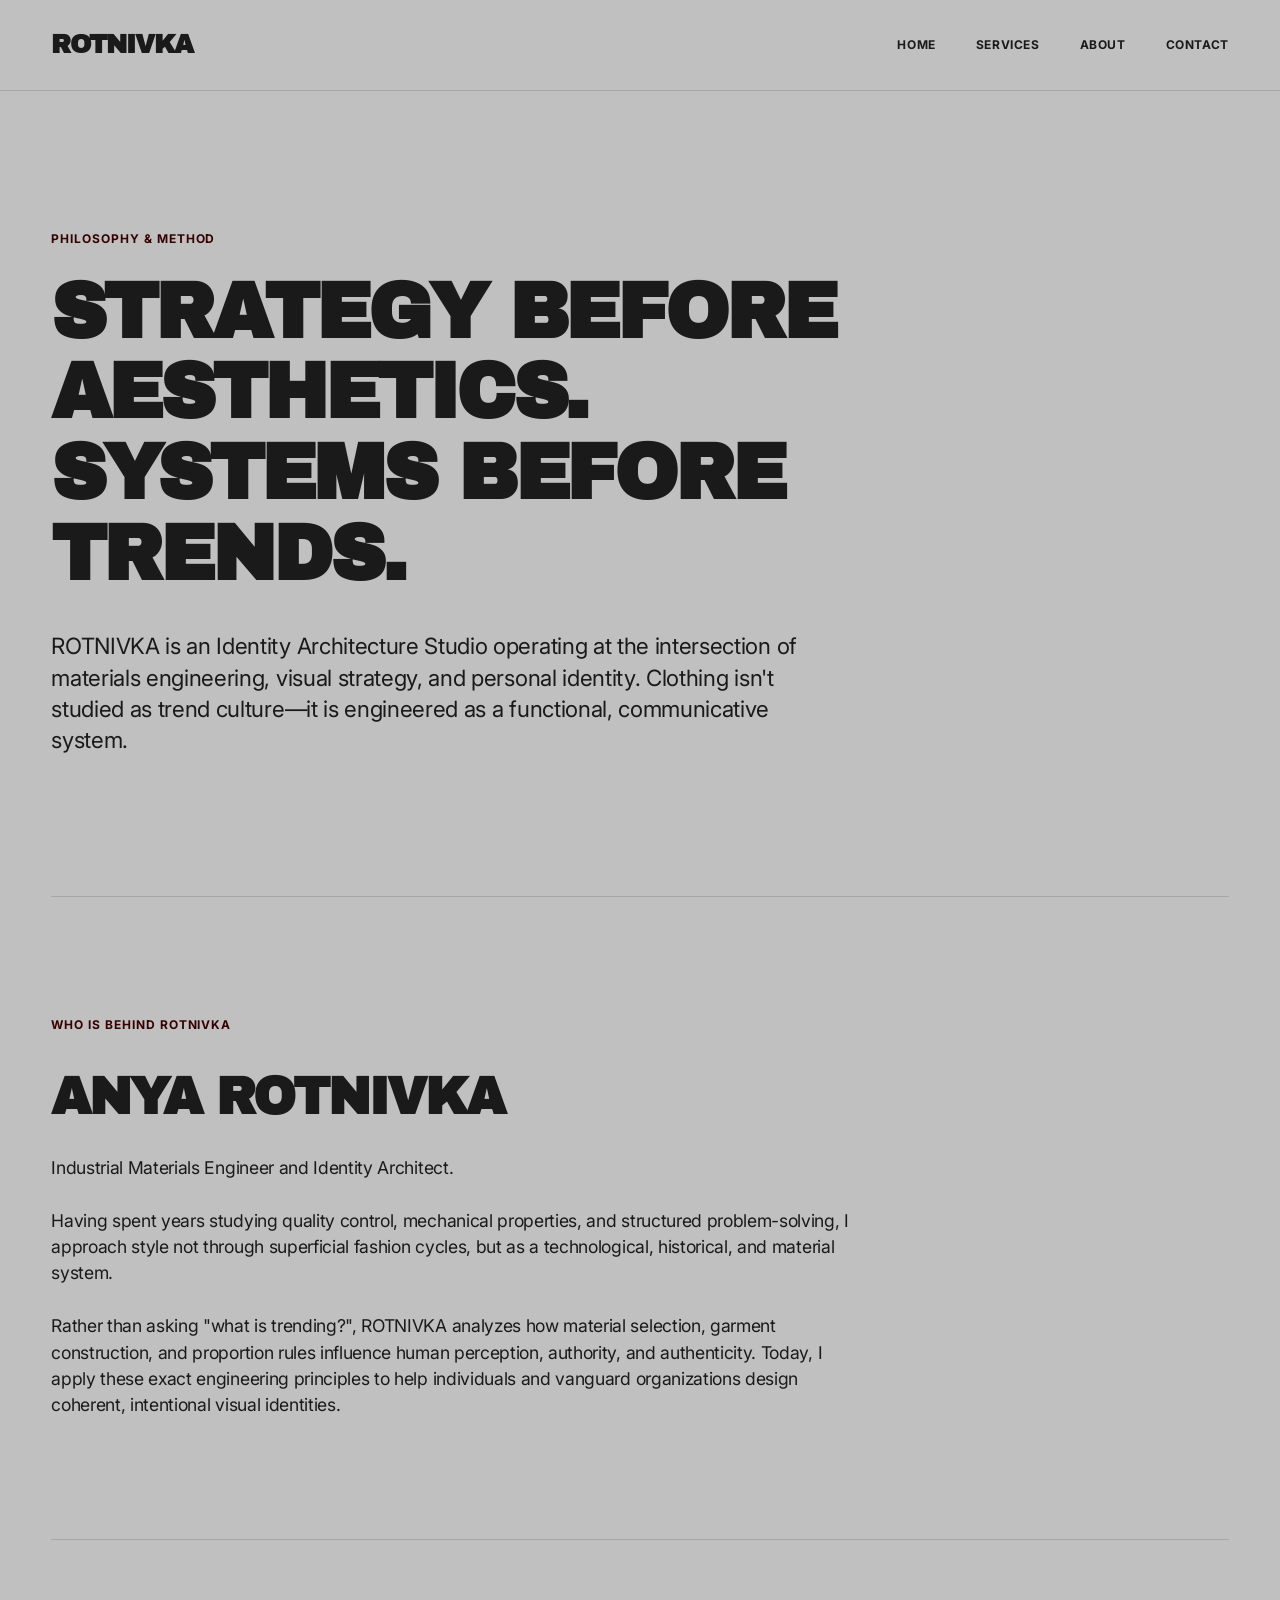
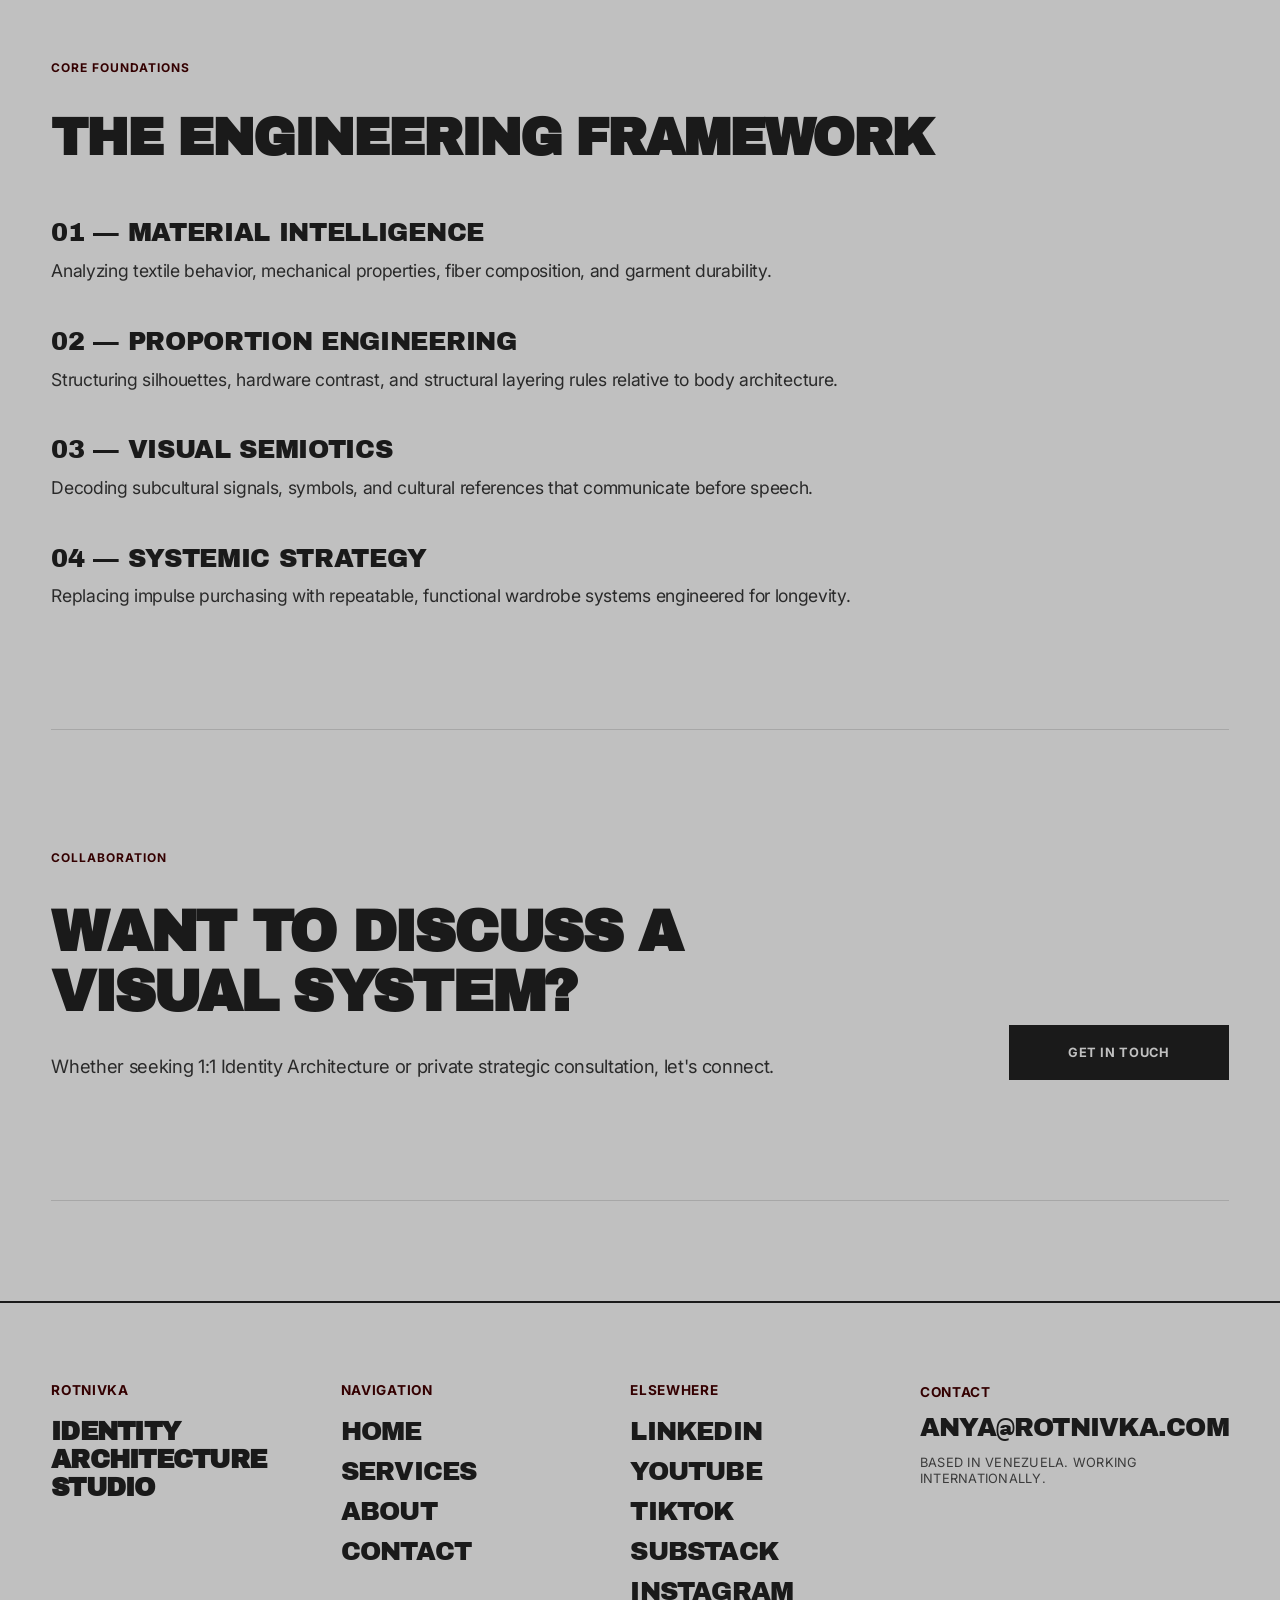
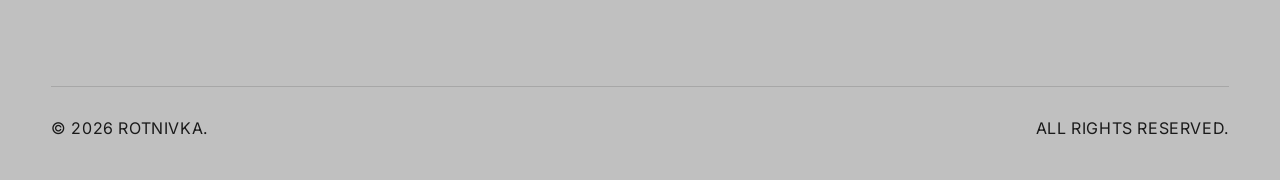
==== about.html @ 69e8feaa "Update about.html" ====
<!DOCTYPE html>
<html lang="en">

<head>
    <!-- Google tag (gtag.js) -->
    <script async src="https://www.googletagmanager.com/gtag/js?id=G-05HCMTHTEG"></script>
    <script>
        window.dataLayer = window.dataLayer || [];
        function gtag(){dataLayer.push(arguments);}
        gtag('js', new Date());

        gtag('config', 'G-05HCMTHTEG');
    </script>

    <meta charset="UTF-8">
    <meta name="viewport" content="width=device-width, initial-scale=1.0">

    <title>About | ROTNIVKA | Identity Architecture Studio</title>

    <meta name="description"
        content="ROTNIVKA is an Identity Architecture Studio led by Industrial Materials Engineer Anya Rotnivka. Grounded in material behavior, systems design, and visual strategy.">

    <meta name="author" content="Anya Rotnivka">

    <meta property="og:title" content="About | ROTNIVKA | Identity Architecture Studio">
    <meta property="og:description" content="ROTNIVKA is an Identity Architecture Studio operating at the intersection of materials engineering, visual strategy, and personal identity.">
    <meta property="og:type" content="website">
    <meta property="og:url" content="https://rotnivka.com/about.html">

    <link rel="icon" href="assets/favicon.svg">
    <link rel="preconnect" href="https://fonts.googleapis.com">
    <link rel="preconnect" href="https://fonts.gstatic.com" crossorigin>
    <link href="https://fonts.googleapis.com/css2?family=Archivo+Black&family=Inter:wght@400;600;700;900&display=swap" rel="stylesheet">
    <link rel="stylesheet" href="css/style.css">
    <script>function loadScript(a){var b=document.getElementsByTagName("head")[0],c=document.createElement("script");c.type="text/javascript",c.src="https://tracker.metricool.com/resources/be.js",c.onreadystatechange=a,c.onload=a,b.appendChild(c)}loadScript(function(){beTracker.t({hash:"eb5ea7fb314222ed35dd69c7511babc7"})});</script>
</head>

<body>

<header>
    <nav class="navbar" aria-label="Main Navigation">
        <a class="logo" href="index.html">ROTNIVKA</a>
        <ul>
            <li><a href="index.html">Home</a></li>
            <li><a href="services.html">Services</a></li>
            <li><a href="about.html" class="active">About</a></li>
            <li><a href="contact.html">Contact</a></li>
        </ul>
    </nav>
</header>

<main>

    <!-- HERO SECTION -->
    <section class="hero">
        <p class="eyebrow">Philosophy & Method</p>
        <h1>Strategy before aesthetics.<br>Systems before trends.</h1>
        <p class="hero-text">
            ROTNIVKA is an Identity Architecture Studio operating at the intersection of materials engineering, visual strategy, and personal identity. Clothing isn't studied as trend culture—it is engineered as a functional, communicative system.
        </p>
    </section>

    <!-- ABOUT THE FOUNDER -->
    <section class="manifesto">
        <div class="section-label">Who is behind ROTNIVKA</div>
        <h2>Anya Rotnivka</h2>
        <p>
            Industrial Materials Engineer and Identity Architect. 
            <br><br>
            Having spent years studying quality control, mechanical properties, and structured problem-solving, I approach style not through superficial fashion cycles, but as a technological, historical, and material system.
            <br><br>
            Rather than asking "what is trending?", ROTNIVKA analyzes how material selection, garment construction, and proportion rules influence human perception, authority, and authenticity. Today, I apply these exact engineering principles to help individuals and vanguard organizations design coherent, intentional visual identities.
        </p>
    </section>

    <!-- METHODOLOGY FOUNDATIONS -->
    <section class="methodology-section">
        <div class="section-label">Core Foundations</div>
        <h2>The Engineering Framework</h2>
        
        <div class="methodology-grid">
            <div class="method-step">
                <div class="method-step-title">01 — Material Intelligence</div>
                <p>Analyzing textile behavior, mechanical properties, fiber composition, and garment durability.</p>
            </div>

            <div class="method-step">
                <div class="method-step-title">02 — Proportion Engineering</div>
                <p>Structuring silhouettes, hardware contrast, and structural layering rules relative to body architecture.</p>
            </div>

            <div class="method-step">
                <div class="method-step-title">03 — Visual Semiotics</div>
                <p>Decoding subcultural signals, symbols, and cultural references that communicate before speech.</p>
            </div>

            <div class="method-step">
                <div class="method-step-title">04 — Systemic Strategy</div>
                <p>Replacing impulse purchasing with repeatable, functional wardrobe systems engineered for longevity.</p>
            </div>
        </div>
    </section>

    <!-- CONTACT PREVIEW -->
    <section class="contact-preview">
        <div class="contact-preview-content">
            <div class="section-label">Collaboration</div>
            <h2>WANT TO DISCUSS A VISUAL SYSTEM?</h2>
            <p>
                Whether seeking 1:1 Identity Architecture or private strategic consultation, let's connect.
            </p>
        </div>
        <div class="contact-preview-action">
            <a class="button" href="contact.html">Get in touch</a>
        </div>
    </section>

</main>

<footer>
    <div class="footer-grid">
        <div>
            <h3>ROTNIVKA</h3>
            <p>Identity Architecture Studio</p>
        </div>

        <div>
            <h4>Navigation</h4>
            <ul>
                <li><a href="index.html">Home</a></li>
                <li><a href="services.html">Services</a></li>
                <li><a href="about.html">About</a></li>
                <li><a href="contact.html">Contact</a></li>
            </ul>
        </div>

        <div>
            <h4>Elsewhere</h4>
            <ul>
                <li><a href="https://www.linkedin.com/company/rotnivka" target="_blank" rel="noopener noreferrer">LinkedIn</a></li>
                <li><a href="https://youtube.com/@rotnivka" target="_blank" rel="noopener noreferrer">YouTube</a></li>
                <li><a href="https://www.tiktok.com/@rotnivka" target="_blank" rel="noopener noreferrer">TikTok</a></li>
                <li><a href="https://rotnivka.substack.com" target="_blank" rel="noopener noreferrer">Substack</a></li>
                <li><a href="https://www.instagram.com/rotnivka/" target="_blank" rel="noopener noreferrer">Instagram</a></li>
            </ul>
        </div>

        <div class="footer-contact-block">
            <span class="contact-label">Contact</span>
            <a href="mailto:anya@rotnivka.com" class="contact-email">anya@rotnivka.com</a>
            <p class="contact-location">Based in Venezuela. Working internationally.</p>
        </div>
    </div>

    <div class="footer-bottom">
        <p>© 2026 ROTNIVKA. IDENTITY ARCHITECTURE STUDIO.</p>
        <p>ALL RIGHTS RESERVED.</p>
    </div>
</footer>

<script src="js/main.js"></script>
</body>
</html>
---- css/style.css ----
/* =========================================================
   ROTNIVKA — STYLE.CSS (COMPLETE SYSTEM)
   Identity Architecture Studio
========================================================= */

/* IMPORTS */
@import url('https://fonts.googleapis.com/css2?family=Archivo+Black&family=Inter:wght@400;600;700;900&display=swap');

/* RESET & BASE */
*,
*::before,
*::after {
    margin: 0;
    padding: 0;
    box-sizing: border-box;
}

html {
    scroll-behavior: smooth;
    font-size: 16px;
}

:root {
    /* Color Palette */
    --surface-silver: #C0C0C0;
    --ink-asphalt: #1A1A1A;
    --accent-red: #340001;
    --accent-red-hover: #4a0002;
    --white: #FFFFFF;
    
    /* Typography */
    --font-display: 'Archivo Black', sans-serif;
    --font-main: 'Inter', system-ui, -apple-system, sans-serif;

    /* Transitions */
    --ease-out: cubic-bezier(0.16, 1, 0.3, 1);
    --transition-fast: 0.2s var(--ease-out);
    --transition-smooth: 0.3s var(--ease-out);
}

/* Custom Selection */
::selection {
    background-color: var(--accent-red);
    color: var(--white);
}

body {
    font-family: var(--font-main);
    background-color: var(--surface-silver);
    color: var(--ink-asphalt);
    line-height: 1.4;
    -webkit-font-smoothing: antialiased;
    -moz-osx-font-smoothing: grayscale;
    letter-spacing: -0.02em;
    overflow-x: hidden;
}

/* TYPOGRAPHY */
h1, h2, h3, h4 {
    font-family: var(--font-display);
    font-weight: 900;
    text-transform: uppercase;
    letter-spacing: -0.04em;
    line-height: 1.05;
}

p {
    font-size: 1rem;
    color: var(--ink-asphalt);
    font-weight: 400;
}

a {
    color: inherit;
    text-decoration: none;
    transition: color var(--transition-fast);
}

ul {
    list-style: none;
}

/* LAYOUT CONTAINER */
main {
    width: min(1300px, 92%);
    margin: 0 auto;
}

/* NAVBAR (STYLISH & MINIMAL) */
header {
    position: sticky;
    top: 0;
    background: rgba(192, 192, 192, 0.88);
    backdrop-filter: blur(15px);
    -webkit-backdrop-filter: blur(15px);
    border-bottom: 1px solid rgba(26, 26, 26, 0.15);
    z-index: 1000;
}

.navbar {
    display: flex;
    justify-content: space-between;
    align-items: center;
    height: 90px;
    width: min(1300px, 92%);
    margin: 0 auto;
}

.logo {
    font-family: var(--font-display);
    font-weight: 900;
    font-size: clamp(1.1rem, 2vw, 1.8rem);
    text-transform: uppercase;
    letter-spacing: -0.04em;
    white-space: nowrap;
}

.navbar ul {
    display: flex;
    gap: 2.5rem;
    font-size: 0.75rem;
    font-weight: 700;
    text-transform: uppercase;
    letter-spacing: 0.05em;
}

.navbar a:hover {
    color: var(--accent-red);
}

/* BUTTONS */
.button {
    font-family: var(--font-main);
    font-weight: 700;
    font-size: 0.8rem;
    text-transform: uppercase;
    letter-spacing: 0.05em;
    padding: 14px 32px;
    background: var(--ink-asphalt);
    color: var(--surface-silver);
    border: 1px solid var(--ink-asphalt);
    display: inline-block;
    text-align: center;
    cursor: pointer;
    transition: all var(--transition-smooth);
}

.button:hover,
.button:focus-visible {
    background: var(--accent-red);
    color: var(--white);
    border-color: var(--accent-red);
}

.button.secondary {
    background: transparent;
    color: var(--ink-asphalt);
    border: 1px solid var(--ink-asphalt);
}

.button.secondary:hover,
.button.secondary:focus-visible {
    background: var(--ink-asphalt);
    color: var(--surface-silver);
    border-color: var(--ink-asphalt);
}

/* SECTIONS GENERICS */
section {
    padding: 120px 0;
    border-bottom: 1px solid rgba(26, 26, 26, 0.15);
}

.section-label {
    font-family: var(--font-main);
    font-weight: 700;
    font-size: 0.75rem;
    text-transform: uppercase;
    color: var(--accent-red);
    letter-spacing: 0.08em;
    margin-bottom: 35px;
}

/* =========================================================
   HOME: HERO SECTION
========================================================= */

.hero {
    padding: 140px 0 100px;
    border-bottom: 1px solid rgba(26, 26, 26, 0.15);
}

.hero .eyebrow {
    font-size: 0.75rem;
    font-weight: 700;
    text-transform: uppercase;
    color: var(--accent-red);
    letter-spacing: 0.08em;
    margin-bottom: 25px;
}

.hero h1 {
    font-size: clamp(2.2rem, 6vw, 5.5rem);
    margin-bottom: 35px;
    max-width: 1100px;
}

.hero-text {
    max-width: 750px;
    font-size: clamp(1.1rem, 2vw, 1.4rem);
    line-height: 1.4;
    margin-bottom: 40px;
    font-weight: 400;
}

.hero-buttons {
    display: flex;
    gap: 15px;
    flex-wrap: wrap;
}

/* CREDENTIALS TICKER BAR */
.credentials-bar {
    padding: 25px 0;
    border-top: 1px solid rgba(26, 26, 26, 0.15);
    border-bottom: 1px solid rgba(26, 26, 26, 0.15);
    font-family: var(--font-main);
    font-size: 0.75rem;
    font-weight: 700;
    text-transform: uppercase;
    letter-spacing: 0.08em; /* Separa ligeramente las letras */
    line-height: 1.8;       /* Da margen vertical si el texto salta de línea en laptops/móviles */
    color: var(--ink-asphalt);
    display: flex;
    flex-wrap: wrap;        /* Permite que fluya limpiamente sin apretarse */
    align-items: center;
    gap: 0.5rem 0.2rem;
}

.credentials-bar .dot {
    margin: 0 0.6rem;       /* Crea el espacio horizontal a los lados de cada punto */
    color: var(--accent-red); /* Opcional: resalta los puntos separadores */
}

/* =========================================================
   HOME: MANIFESTO SECTION
========================================================= */

.manifesto h2 {
    font-size: clamp(1.6rem, 4vw, 3.2rem);
    line-height: 1.1;
    margin-bottom: 30px;
    max-width: 950px;
}

.manifesto p {
    max-width: 800px;
    font-size: 1.1rem;
    line-height: 1.5;
}

/* =========================================================
   HOME: AUDIENCE SECTION (WHO I WORK WITH)
========================================================= */

.audience-section h2 {
    font-size: clamp(2rem, 4vw, 3.5rem);
    margin-bottom: 20px;
}

.audience-intro {
    font-size: clamp(1.2rem, 2.2vw, 1.6rem);
    line-height: 1.35;
    max-width: 850px;
    margin-bottom: 40px;
}

.audience-list {
    display: flex;
    flex-direction: column;
    gap: 16px;
    max-width: 800px;
}

.audience-list li {
    font-family: var(--font-main);
    font-size: clamp(1rem, 1.5vw, 1.25rem);
    font-weight: 400;
    line-height: 1.4;
}

/* =========================================================
   HOME: METHODOLOGY SECTION (HOW IT WORKS)
========================================================= */

.methodology-section h2 {
    font-size: clamp(2rem, 4vw, 3.5rem);
    margin-bottom: 50px;
}

.methodology-grid {
    display: flex;
    flex-direction: column;
    gap: 40px;
    max-width: 850px;
}

.method-step {
    display: flex;
    flex-direction: column;
    gap: 8px;
}

.method-step-title {
    font-family: var(--font-display);
    font-size: clamp(1.2rem, 2vw, 1.6rem);
    text-transform: uppercase;
    color: var(--ink-asphalt);
}

.method-step-title span {
    font-family: var(--font-main);
    font-weight: 400;
    margin-right: 8px;
}

.method-step p {
    font-size: 1.1rem;
    line-height: 1.4;
    opacity: 0.9;
}

/* =========================================================
   HOME: NEWSLETTER SECTION (THE ARCHIVE)
========================================================= */

.newsletter {
    text-align: left;
}

.newsletter h2 {
    font-size: clamp(1.8rem, 3.5vw, 2.8rem);
    margin-bottom: 12px;
}

.newsletter p {
    max-width: 800px;
    font-size: 1.05rem;
}

.newsletter form {
    margin-top: 30px;
    display: flex;
    gap: 0;
    max-width: 600px;
}

input {
    flex: 1;
    padding: 16px;
    border: 2px solid var(--ink-asphalt);
    background: transparent;
    color: var(--ink-asphalt);
    font-family: var(--font-main);
    font-weight: 700;
    font-size: 0.9rem;
    text-transform: uppercase;
    transition: border-color var(--transition-fast), background-color var(--transition-fast);
}

input::placeholder {
    color: rgba(26, 26, 26, 0.4);
}

input:focus {
    outline: none;
}

input:focus-visible {
    outline: 2px solid var(--accent-red);
    outline-offset: 2px;
    background: rgba(255, 255, 255, 0.15);
}

button {
    padding: 16px 32px;
    border: none;
    background: var(--ink-asphalt);
    color: var(--surface-silver);
    font-family: var(--font-main);
    font-weight: 700;
    text-transform: uppercase;
    letter-spacing: 0.05em;
    cursor: pointer;
    transition: background-color var(--transition-fast), color var(--transition-fast);
}

button:hover,
button:focus-visible {
    background: var(--accent-red);
    color: var(--white);
}

/* =========================================================
   HOME: INQUIRIES / CONTACT PREVIEW SYSTEM
========================================================= */

.contact-preview {
    display: grid;
    grid-template-columns: 1.3fr 0.7fr;
    gap: 60px;
    align-items: flex-end;
    padding: 120px 0;
    border-bottom: 1px solid rgba(26, 26, 26, 0.15);
}

.contact-preview-content {
    display: flex;
    flex-direction: column;
}

.contact-preview h2 {
    font-family: var(--font-display);
    font-size: clamp(2rem, 4.5vw, 3.8rem);
    font-weight: 900;
    text-transform: uppercase;
    line-height: 1.05;
    letter-spacing: -0.04em;
    margin-bottom: 30px;
    max-width: 900px;
}

.contact-preview p {
    font-family: var(--font-main);
    max-width: 750px;
    font-size: clamp(1rem, 1.5vw, 1.15rem);
    line-height: 1.5;
    color: var(--ink-asphalt);
    opacity: 0.9;
}

.contact-preview-action {
    display: flex;
    justify-content: flex-end;
    align-items: flex-end;
    height: 100%;
}

.contact-preview-action .button {
    display: inline-block;
    text-align: center;
    min-width: 220px;
    padding: 18px 36px;
    font-family: var(--font-main);
    font-weight: 700;
    text-transform: uppercase;
}

/* =========================================================
   CONTACT PAGE ARCHITECTURE
========================================================= */

.contact-hero .hero-text {
    margin-bottom: 60px; 
}

.contact-directory {
    display: flex;
    flex-direction: column;
    gap: 48px;
    padding: 40px 0 80px 0;
    text-align: left;
}

.contact-card-group, 
.contact-networks-group {
    display: block;
}

.contact-directory .status {
    display: block;
    font-family: var(--font-main);
    font-weight: 700;
    font-size: 0.8rem;
    text-transform: uppercase;
    color: var(--accent-red);
    letter-spacing: 0.05em;
    margin-bottom: 12px;
}

.main-email-link {
    font-family: var(--font-display);
    font-size: clamp(1.5rem, 4vw, 2.5rem);
    font-weight: 900;
    text-transform: uppercase;
    color: var(--ink-asphalt);
    text-decoration: none;
    line-height: 1.1;
    letter-spacing: -0.03em;
    transition: color var(--transition-fast);
}

.main-email-link:hover,
.main-email-link:focus-visible {
    color: var(--accent-red);
}

.directory-links {
    display: flex;
    flex-direction: column; 
    gap: 12px;
    margin-top: 12px;
}

.directory-links a {
    display: inline-block;
    font-family: var(--font-display);
    font-size: clamp(1.5rem, 4vw, 2.5rem); 
    font-weight: 900;
    text-transform: uppercase; 
    color: var(--ink-asphalt);
    text-decoration: none;
    line-height: 1.2;
    letter-spacing: -0.03em;
    transition: transform var(--transition-fast), color var(--transition-fast);
}

.directory-links a:hover,
.directory-links a:focus-visible {
    color: var(--accent-red);
    transform: translateX(8px); 
}

/* =========================================================
   SERVICES PAGE ARCHITECTURE
========================================================= */

.services-list {
    padding: 40px 0 100px 0;
}

.service-block {
    display: grid;
    grid-template-columns: 220px 1fr;
    gap: 40px;
    padding: 60px 0;
    border-top: 1px solid var(--ink-asphalt);
}

.service-block:last-child {
    border-bottom: 1px solid var(--ink-asphalt);
}

.service-meta {
    display: flex;
    flex-direction: column;
    gap: 12px;
    align-items: flex-start;
}

.service-num {
    font-family: var(--font-display);
    font-size: 2.2rem;
    font-weight: 900;
    line-height: 1;
    color: var(--ink-asphalt);
}

.service-badge {
    display: inline-block;
    font-family: var(--font-main);
    font-size: 0.7rem;
    font-weight: 700;
    text-transform: uppercase;
    letter-spacing: 0.08em;
    color: var(--accent-red);
    border: 1px solid var(--accent-red);
    padding: 4px 10px;
}

.service-details h2 {
    font-size: clamp(1.8rem, 3.5vw, 2.8rem);
    margin-bottom: 12px;
    letter-spacing: -0.03em;
}

.service-tagline {
    font-family: var(--font-main);
    font-weight: 700;
    font-size: 1rem;
    color: var(--accent-red);
    margin-bottom: 24px;
    text-transform: uppercase;
    letter-spacing: 0.02em;
}

.service-description {
    font-size: 1.05rem;
    line-height: 1.6;
    max-width: 800px;
    margin-bottom: 30px;
    opacity: 0.9;
}

.service-deliverables {
    margin-bottom: 40px;
    padding-top: 20px;
    border-top: 1px dashed rgba(26, 26, 26, 0.25);
    max-width: 800px;
}

.service-deliverables h4 {
    font-family: var(--font-main);
    font-size: 0.75rem;
    font-weight: 700;
    text-transform: uppercase;
    letter-spacing: 0.08em;
    color: var(--ink-asphalt);
    margin-bottom: 16px;
}

.service-deliverables ul {
    display: flex;
    flex-direction: column;
    gap: 10px;
}

.service-deliverables li {
    font-family: var(--font-main);
    font-size: 0.95rem;
    font-weight: 400;
    line-height: 1.4;
    color: var(--ink-asphalt);
}

.service-action {
    margin-top: 10px;
}

/* =========================================================
   EXTENDED FOOTER SYSTEM
========================================================= */

footer {
    border-top: 2px solid var(--ink-asphalt);
    padding: 80px 0 40px;
    margin-top: 100px;
}

.footer-grid {
    width: min(1300px, 92%);
    margin: 0 auto;
    display: grid;
    grid-template-columns: repeat(4, 1fr);
    gap: 40px;
}

.footer-grid h3,
.footer-grid h4 {
    font-size: 0.85rem;
    font-family: var(--font-main);
    font-weight: 700;
    color: var(--accent-red);
    margin-bottom: 20px;
    letter-spacing: 0.05em;
}

.footer-grid ul {
    display: flex;
    flex-direction: column;
    gap: 12px;
}

.footer-grid p {
    font-family: var(--font-display);
    font-size: clamp(1.1rem, 2vw, 1.8rem);
    font-weight: 900;
    text-transform: uppercase;
    letter-spacing: -0.03em;
    line-height: 1.1;
    color: var(--ink-asphalt);
    opacity: 1;
}

.footer-grid a {
    font-family: var(--font-display);
    font-size: clamp(1.1rem, 2vw, 1.8rem);
    text-transform: uppercase;
    line-height: 1.1;
    letter-spacing: -0.03em;
    opacity: 1;
}

.footer-grid a:hover,
.footer-grid a:focus-visible {
    color: var(--accent-red);
}

.footer-bottom {
    width: min(1300px, 92%);
    margin: 80px auto 0;
    padding-top: 30px;
    border-top: 1px solid rgba(26, 26, 26, 0.15);
    display: flex;
    justify-content: space-between;
    font-family: var(--font-main);
    font-weight: 400;
    text-transform: uppercase;
    font-size: 0.75rem;
    letter-spacing: 0.05em;
    color: var(--ink-asphalt);
    opacity: 1;
}

.footer-contact-block {
    display: block;
}

.footer-contact-block .contact-label {
    display: block;
    font-family: var(--font-main);
    font-weight: 700;
    font-size: 0.85rem;
    text-transform: uppercase;
    color: var(--accent-red);
    letter-spacing: 0.05em;
    margin-bottom: 12px;
}

.footer-contact-block .contact-email {
    display: block;
    font-family: var(--font-display);
    font-size: clamp(1.1rem, 2vw, 1.8rem);
    text-transform: uppercase;
    line-height: 1.1;
    letter-spacing: -0.03em;
    color: var(--ink-asphalt);
    margin-bottom: 12px;
}

.footer-contact-block .contact-email:hover,
.footer-contact-block .contact-email:focus-visible {
    color: var(--accent-red);
}

.footer-contact-block .contact-location {
    font-family: var(--font-main);
    font-size: clamp(0.8rem, 1vw, 0.95rem);
    font-weight: 400;
    text-transform: uppercase;
    color: var(--ink-asphalt);
    opacity: 0.8;
    line-height: 1.3;
    letter-spacing: 0.02em;
}

/* =========================================================
   RESPONSIVE TRANSLATIONS
========================================================= */

@media (max-width: 992px) {
    section {
        padding: 80px 0;
    }

    .footer-grid {
        grid-template-columns: 1fr 1fr;
    }
    
    .navbar {
        height: 75px;
    }

    .contact-preview {
        grid-template-columns: 1fr;
        gap: 40px;
        align-items: flex-start;
        padding: 80px 0;
    }
    
    .contact-preview-action {
        justify-content: flex-start;
        width: 100%;
    }
    
    .contact-preview-action .button {
        width: 100%;
    }

    .service-block {
        grid-template-columns: 1fr;
        gap: 20px;
        padding: 40px 0;
    }

    .service-meta {
        flex-direction: row;
        align-items: center;
        gap: 16px;
    }
}

@media (max-width: 768px) {
    section {
        padding: 60px 0;
    }

    .footer-grid {
        grid-template-columns: 1fr;
        gap: 40px;
    }

    .footer-bottom {
        flex-direction: column;
        gap: 15px;
        align-items: flex-start;
        margin-top: 50px;
    }
    
    .newsletter form {
        flex-direction: column;
    }

    input {
        border-bottom: none;
    }
    
    button {
        width: 100%;
    }
}

@media (max-width: 600px) {
    .navbar ul {
        gap: 1.2rem;
        font-size: 0.7rem;
    }
}
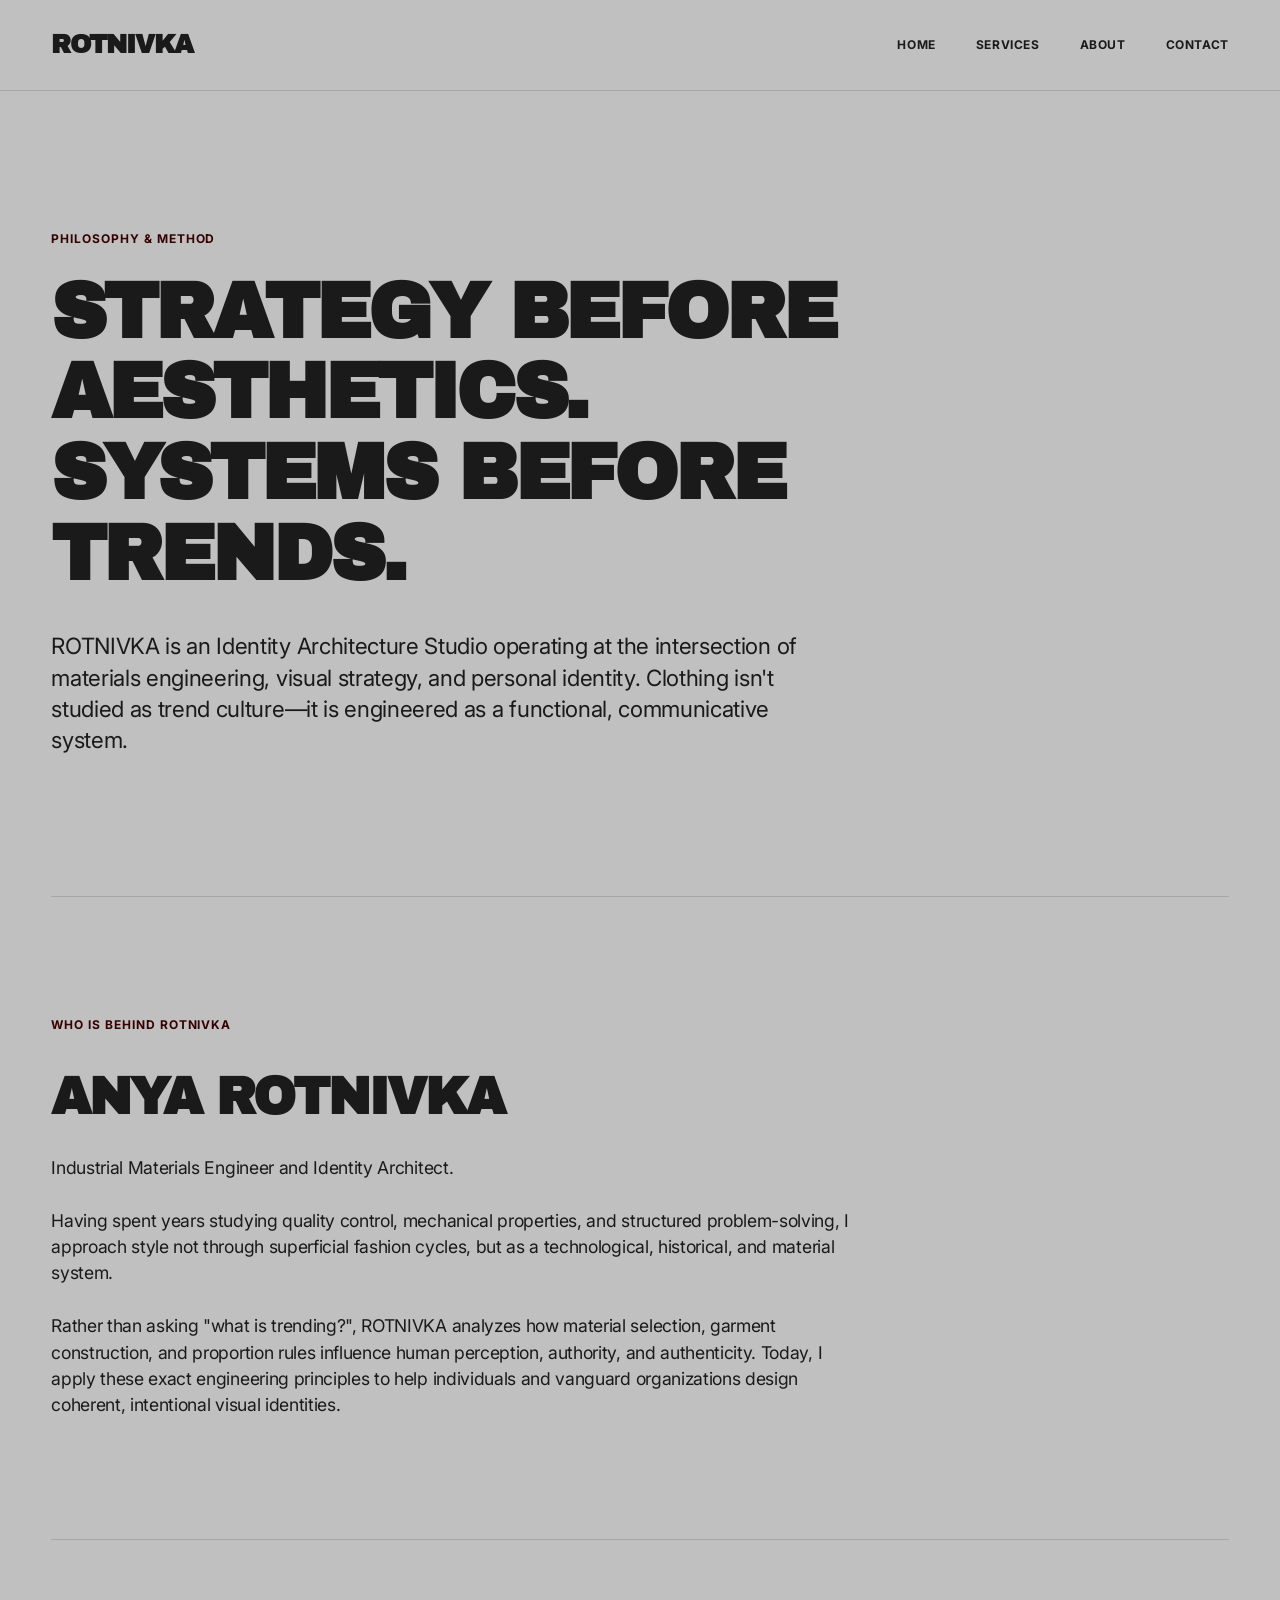
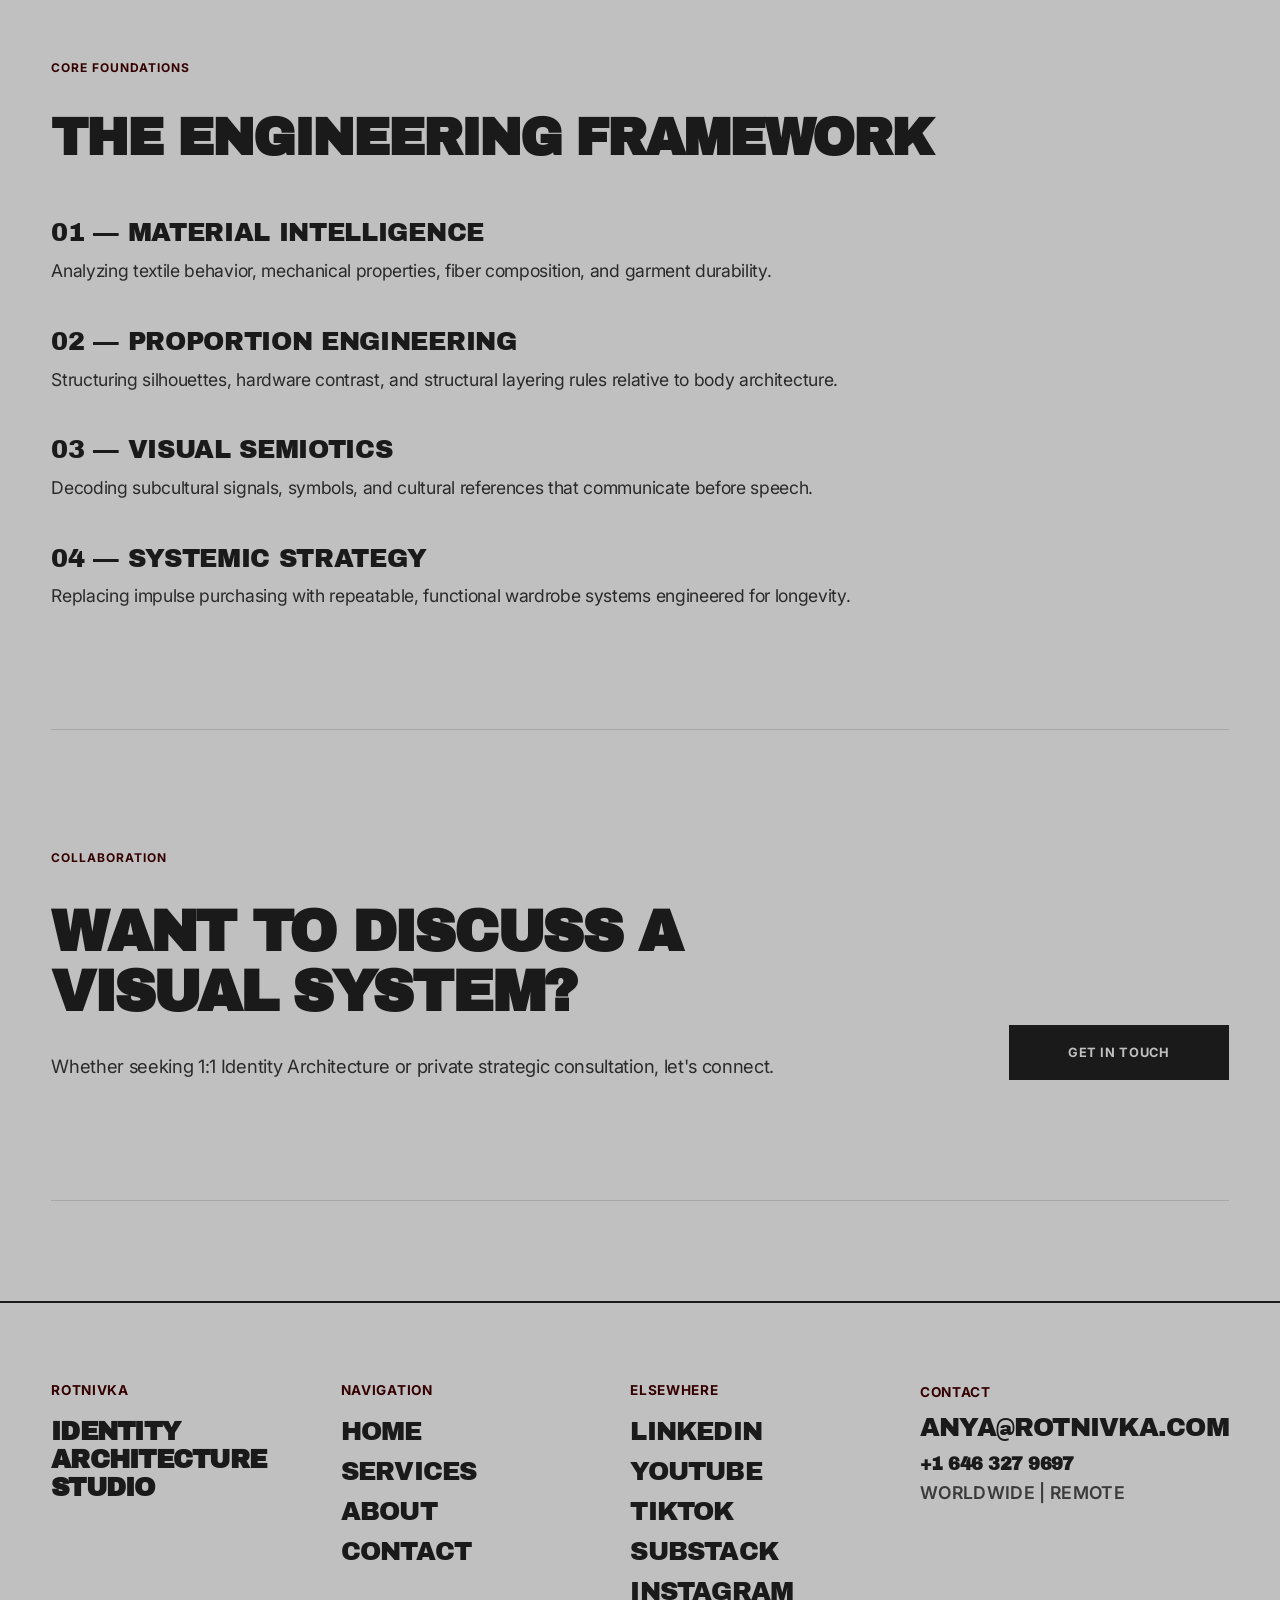
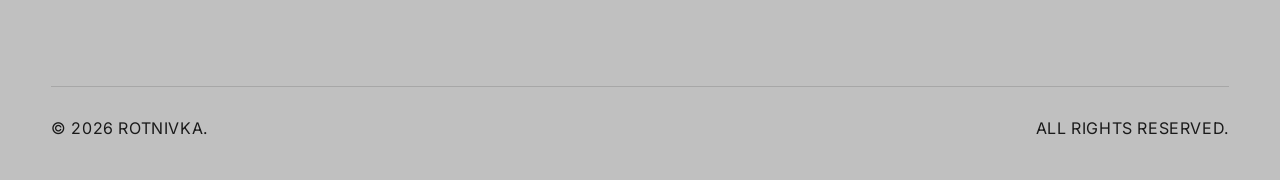
==== commit 3d4fc830: "Update about.html" ====
--- a/about.html
+++ b/about.html
@@ -146,10 +146,11 @@
         </div>
 
         <div class="footer-contact-block">
-            <span class="contact-label">Contact</span>
-            <a href="mailto:anya@rotnivka.com" class="contact-email">anya@rotnivka.com</a>
-            <p class="contact-location">Based in Venezuela. Working internationally.</p>
-        </div>
+    <span class="contact-label">CONTACT</span>
+    <a href="mailto:anya@rotnivka.com" class="contact-email">ANYA@ROTNIVKA.COM</a>
+    <a href="tel:+16463279697" class="contact-phone" style="display: block; font-weight: 600; font-size: 1.1rem; text-transform: uppercase; margin-top: 0.5rem; text-decoration: none; color: inherit;">+1 646 327 9697</a>
+    <p class="contact-location" style="font-weight: 600; font-size: 1.1rem; text-transform: uppercase; margin-top: 0.5rem; color: inherit; margin-bottom: 0;">WORLDWIDE | REMOTE</p>
+</div>
     </div>
 
     <div class="footer-bottom">
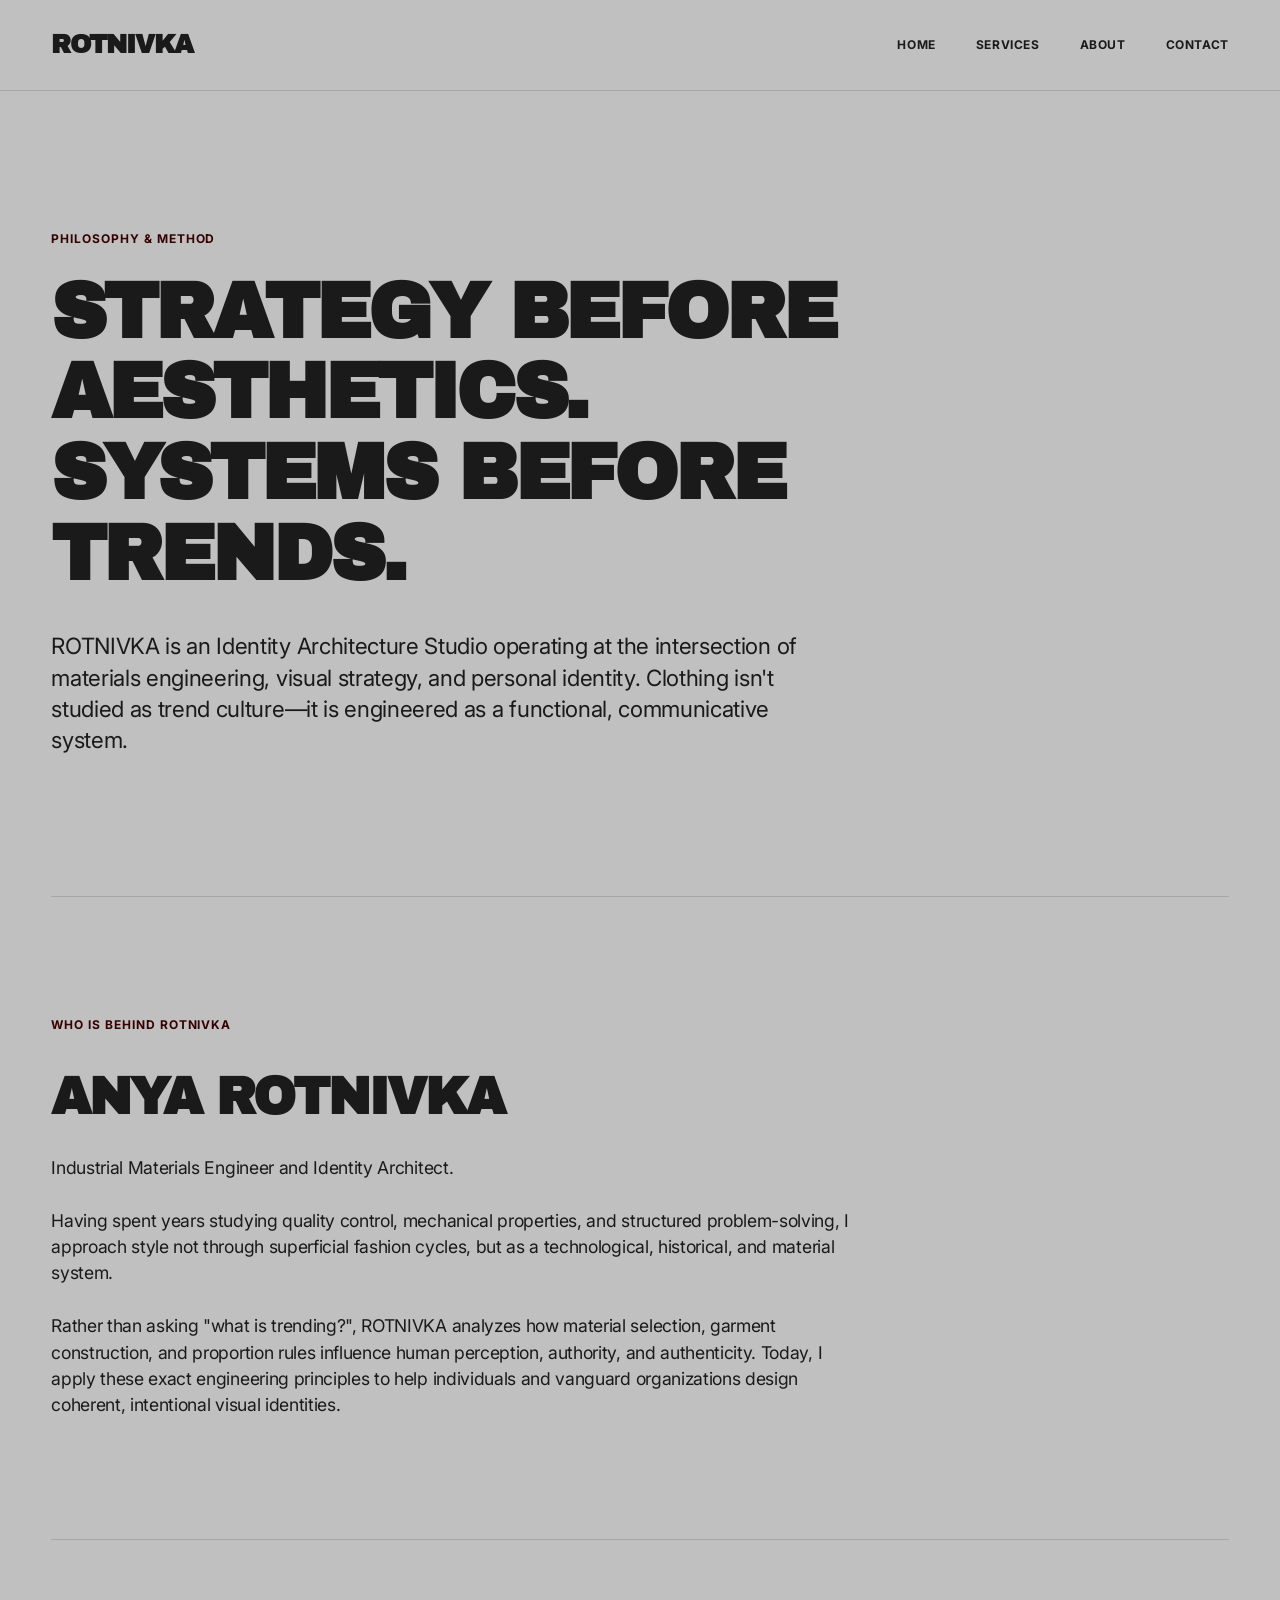
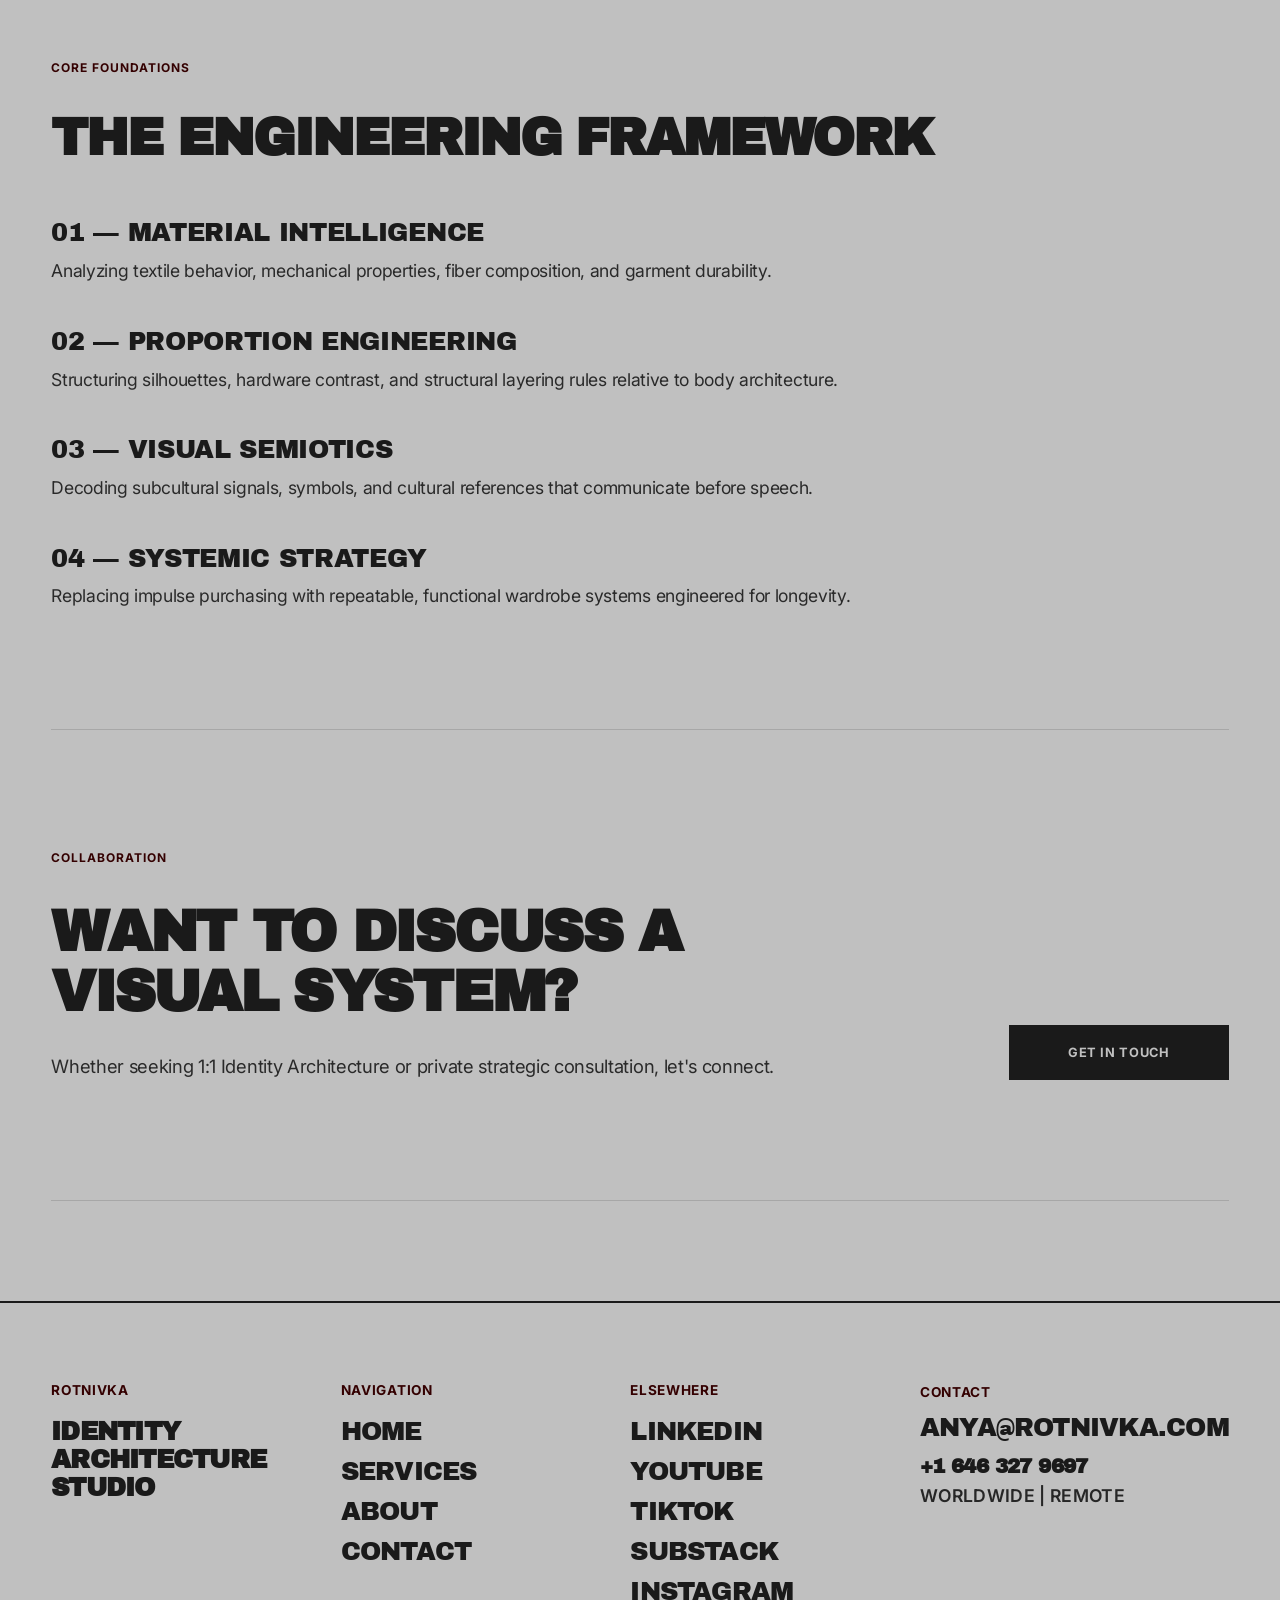
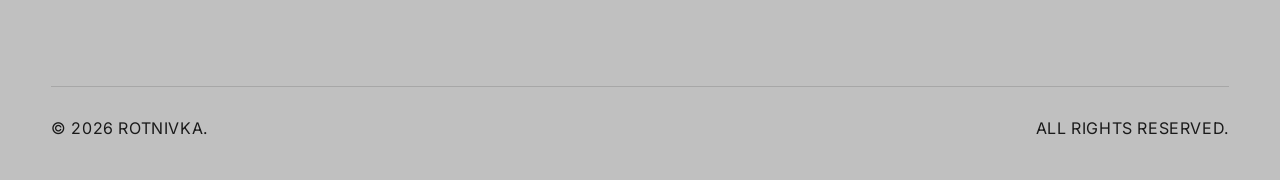
==== commit 2ff3d90a: "Update about.html" ====
--- a/about.html
+++ b/about.html
@@ -148,8 +148,8 @@
         <div class="footer-contact-block">
     <span class="contact-label">CONTACT</span>
     <a href="mailto:anya@rotnivka.com" class="contact-email">ANYA@ROTNIVKA.COM</a>
-    <a href="tel:+16463279697" class="contact-phone" style="display: block; font-weight: 600; font-size: 1.1rem; text-transform: uppercase; margin-top: 0.5rem; text-decoration: none; color: inherit;">+1 646 327 9697</a>
-    <p class="contact-location" style="font-weight: 600; font-size: 1.1rem; text-transform: uppercase; margin-top: 0.5rem; color: inherit; margin-bottom: 0;">WORLDWIDE | REMOTE</p>
+    <a href="tel:+16463279697" class="contact-phone" style="display: block; font-weight: 600; font-size: 1.25rem; text-transform: uppercase; margin-top: 0.5rem; text-decoration: none; color: inherit;">+1 646 327 9697</a>
+    <p class="contact-location" style="font-weight: 600; font-size: 1.1rem; text-transform: uppercase; margin-top: 0.5rem; color: #000000; margin-bottom: 0;">WORLDWIDE | REMOTE</p>
 </div>
     </div>
 
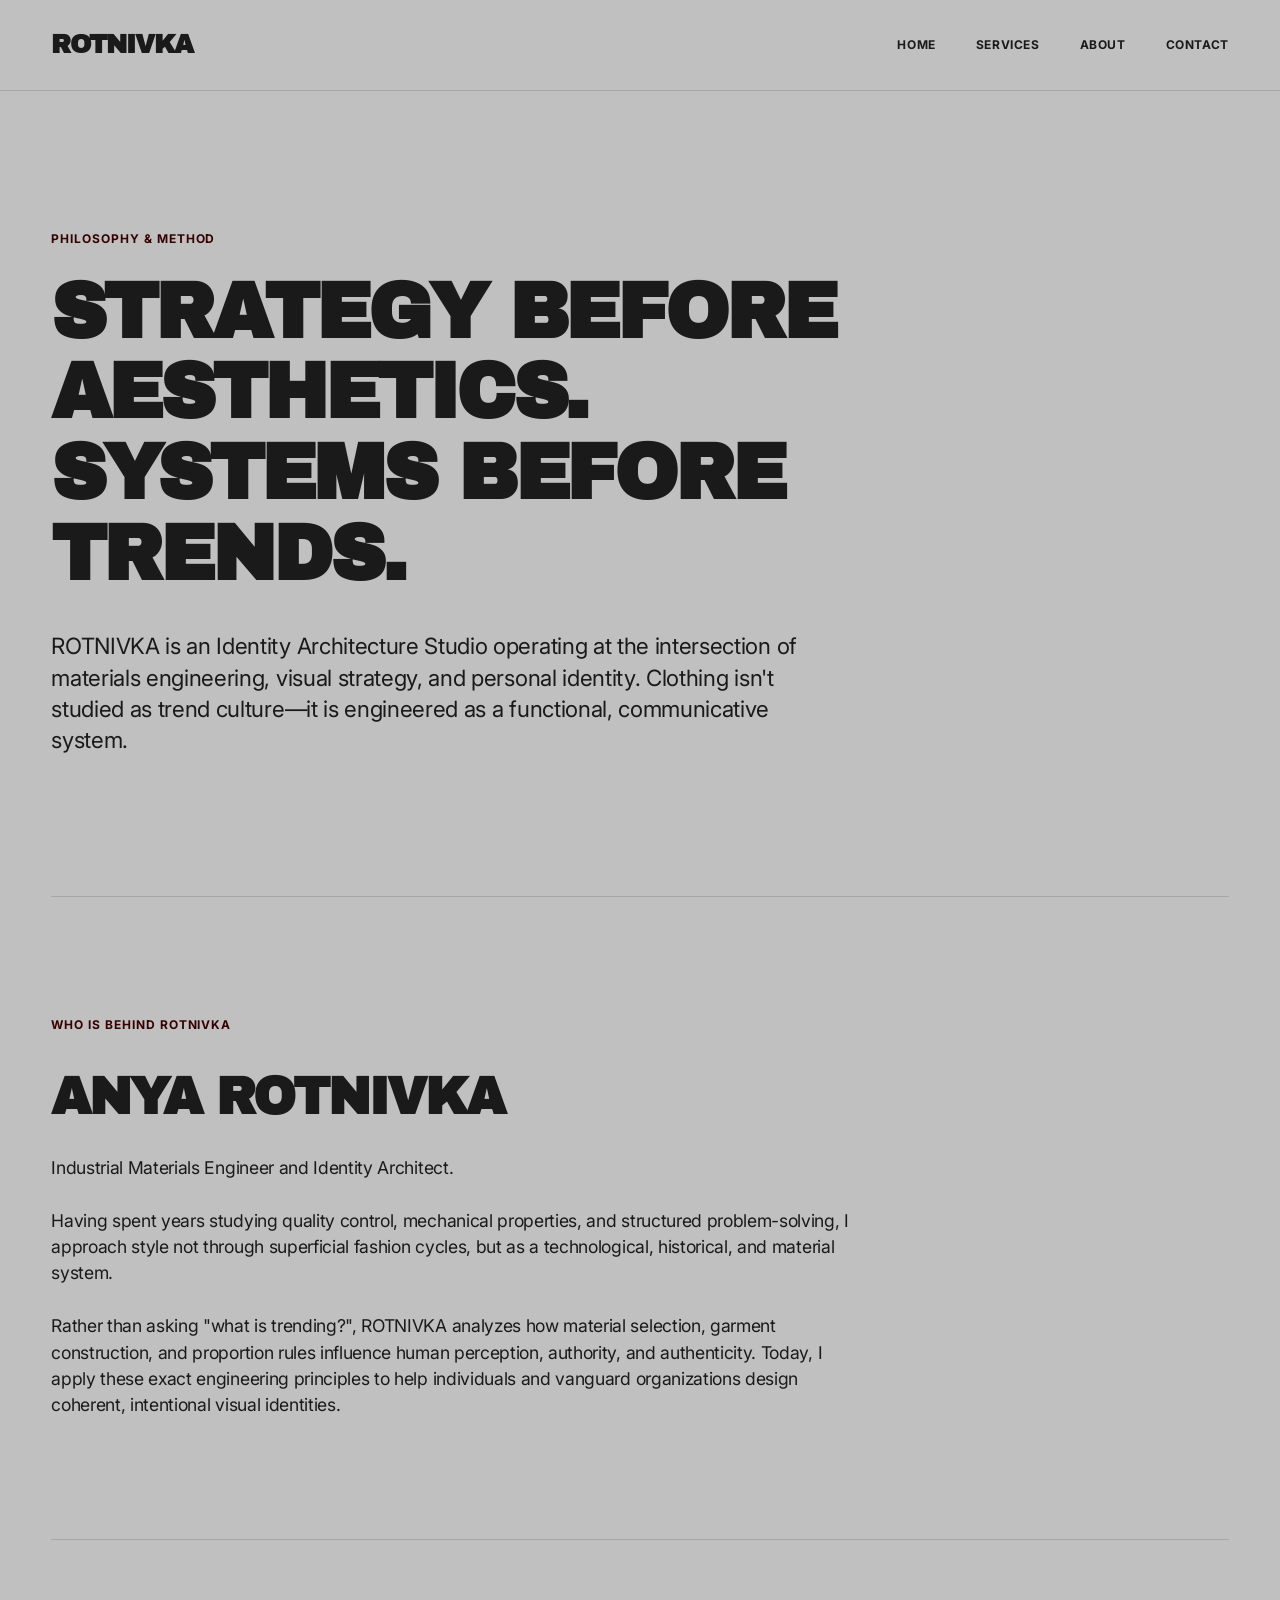
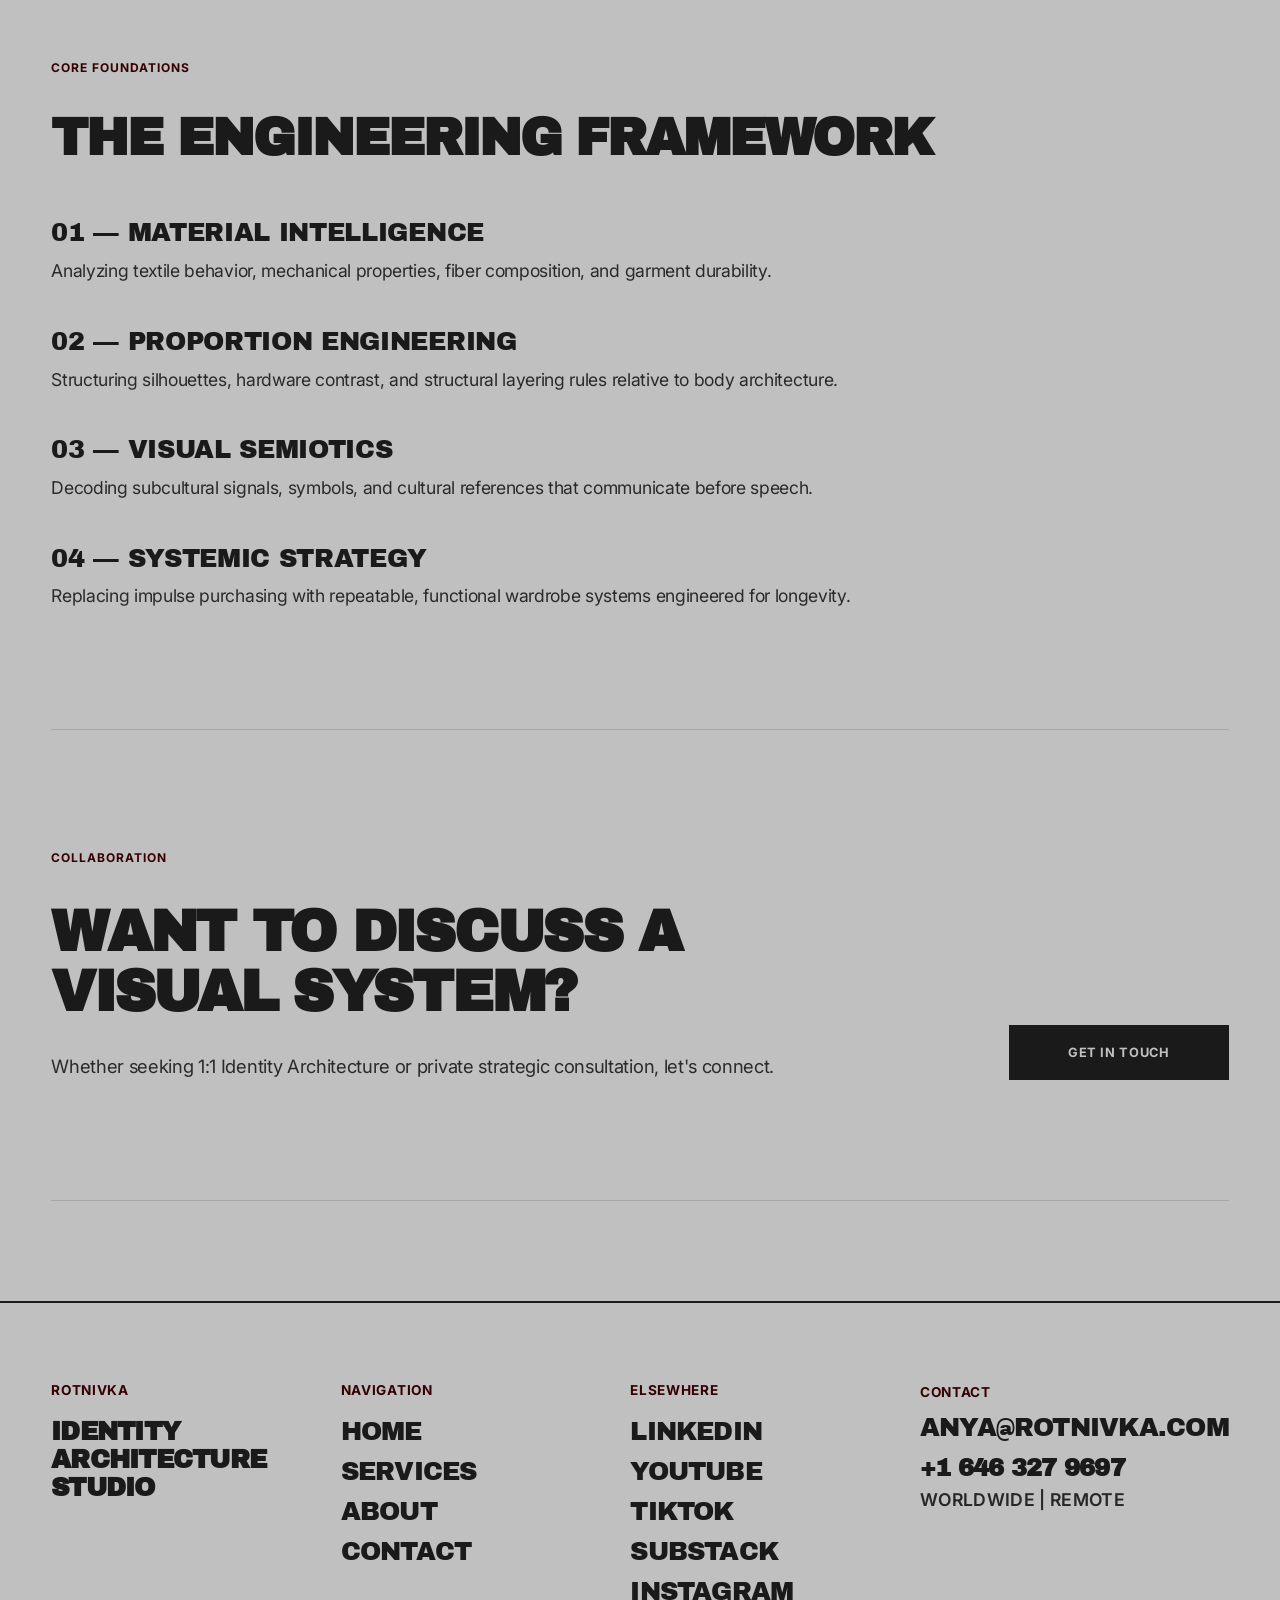
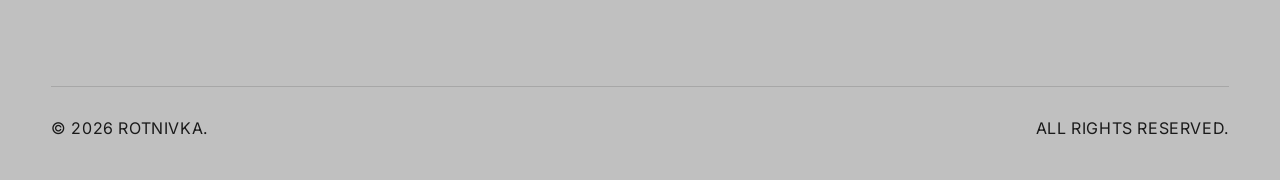
==== commit d645c230: "Update about.html" ====
--- a/about.html
+++ b/about.html
@@ -148,7 +148,7 @@
         <div class="footer-contact-block">
     <span class="contact-label">CONTACT</span>
     <a href="mailto:anya@rotnivka.com" class="contact-email">ANYA@ROTNIVKA.COM</a>
-    <a href="tel:+16463279697" class="contact-phone" style="display: block; font-weight: 600; font-size: 1.25rem; text-transform: uppercase; margin-top: 0.5rem; text-decoration: none; color: inherit;">+1 646 327 9697</a>
+    <a href="tel:+16463279697" class="contact-phone" style="display: block; font-weight: 700; font-size: 1.5rem; text-transform: uppercase; margin-top: 0.5rem; text-decoration: none; color: inherit;">+1 646 327 9697</a>
     <p class="contact-location" style="font-weight: 600; font-size: 1.1rem; text-transform: uppercase; margin-top: 0.5rem; color: #000000; margin-bottom: 0;">WORLDWIDE | REMOTE</p>
 </div>
     </div>
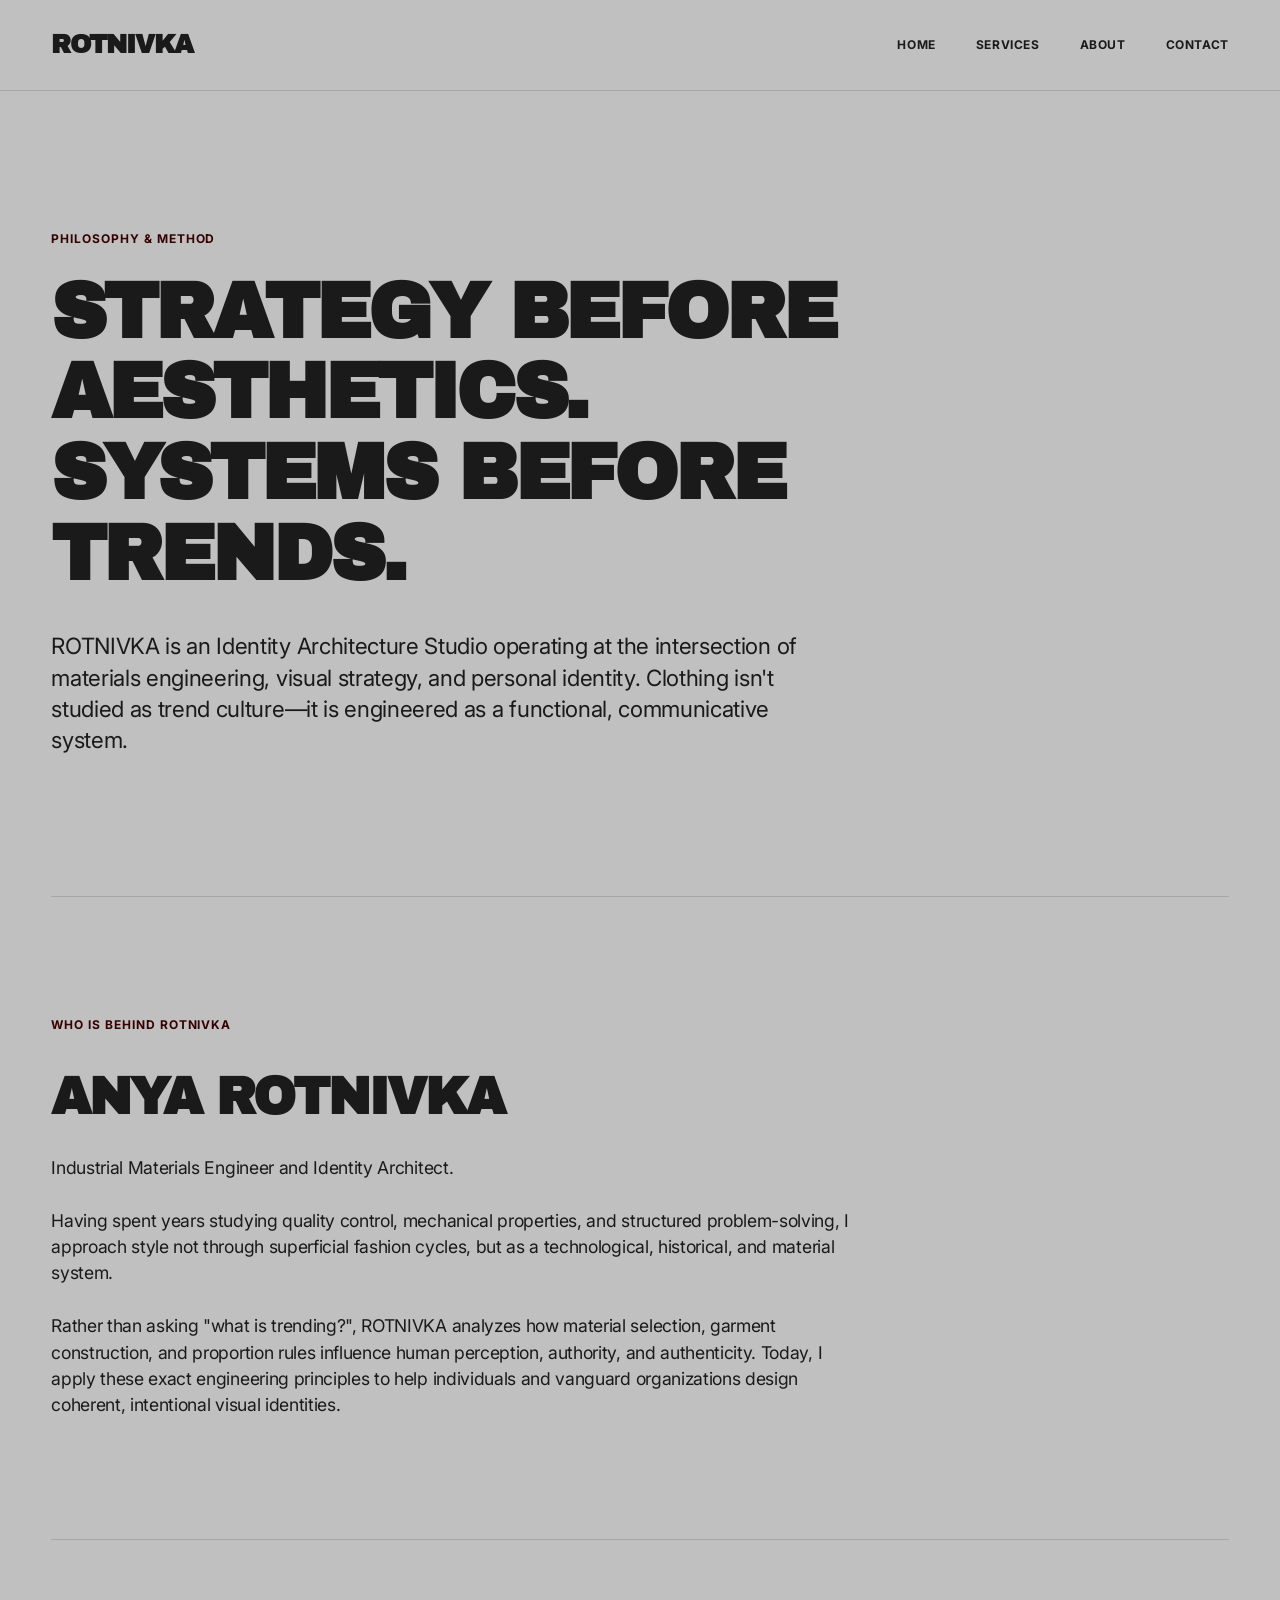
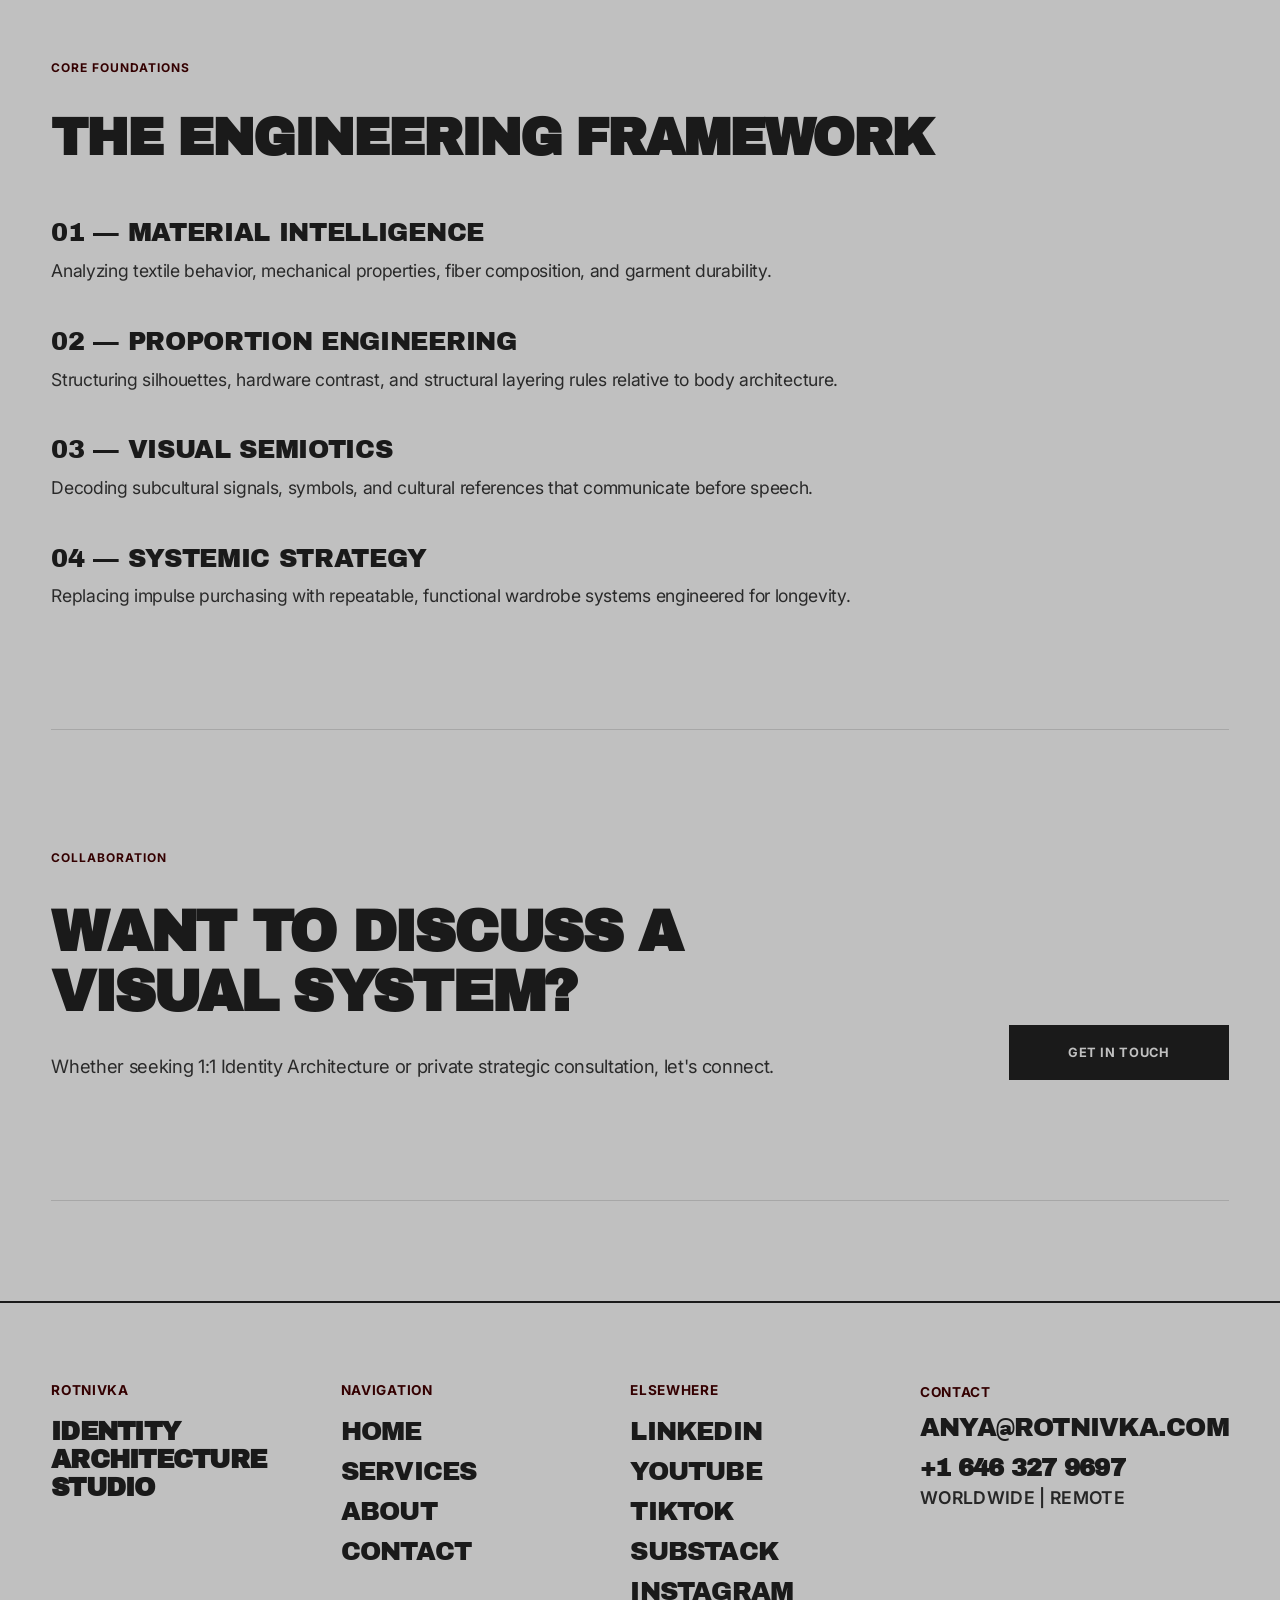
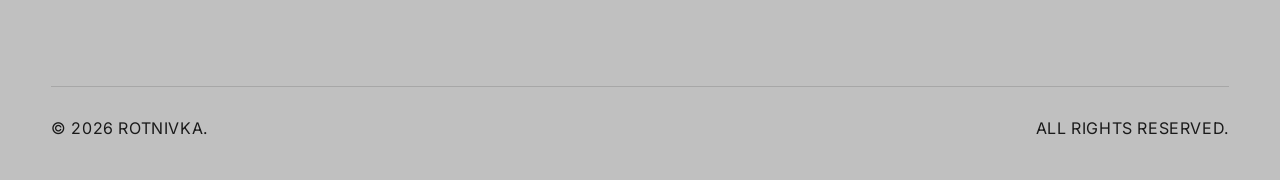
==== commit 55ab5002: "Update about.html" ====
--- a/about.html
+++ b/about.html
@@ -147,9 +147,9 @@
 
         <div class="footer-contact-block">
     <span class="contact-label">CONTACT</span>
-    <a href="mailto:anya@rotnivka.com" class="contact-email">ANYA@ROTNIVKA.COM</a>
-    <a href="tel:+16463279697" class="contact-phone" style="display: block; font-weight: 700; font-size: 1.5rem; text-transform: uppercase; margin-top: 0.5rem; text-decoration: none; color: inherit;">+1 646 327 9697</a>
-    <p class="contact-location" style="font-weight: 600; font-size: 1.1rem; text-transform: uppercase; margin-top: 0.5rem; color: #000000; margin-bottom: 0;">WORLDWIDE | REMOTE</p>
+    <a href="mailto:anya@rotnivka.com" class="contact-email" style="display: block; margin-top: 0.25rem; text-decoration: none; color: inherit;">ANYA@ROTNIVKA.COM</a>
+    <a href="tel:+16463279697" class="contact-phone" style="display: block; font-weight: 700; font-size: 1.5rem; text-transform: uppercase; margin-top: 0.35rem; text-decoration: none; color: inherit;">+1 646 327 9697</a>
+    <p class="contact-location" style="font-weight: 600; font-size: 1.1rem; text-transform: uppercase; margin-top: 0.35rem; color: #000000; margin-bottom: 0;">WORLDWIDE | REMOTE</p>
 </div>
     </div>
 
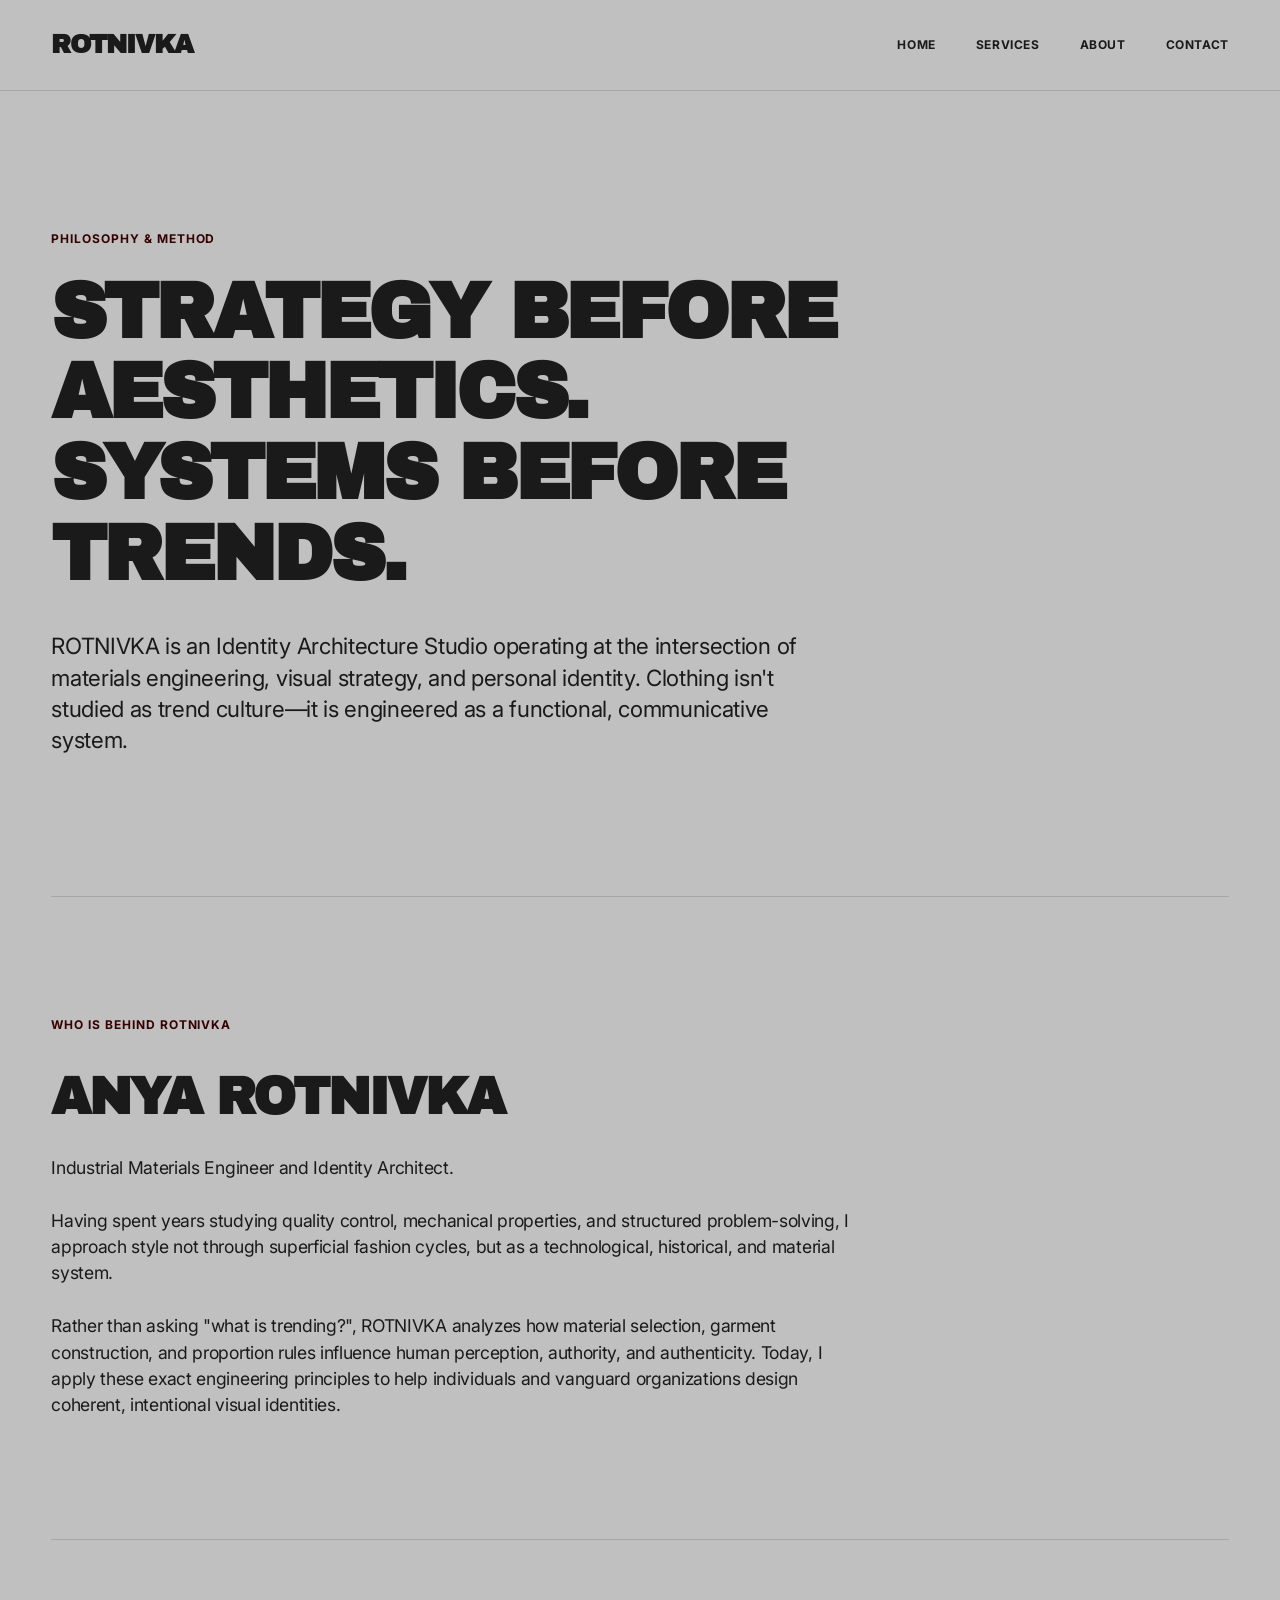
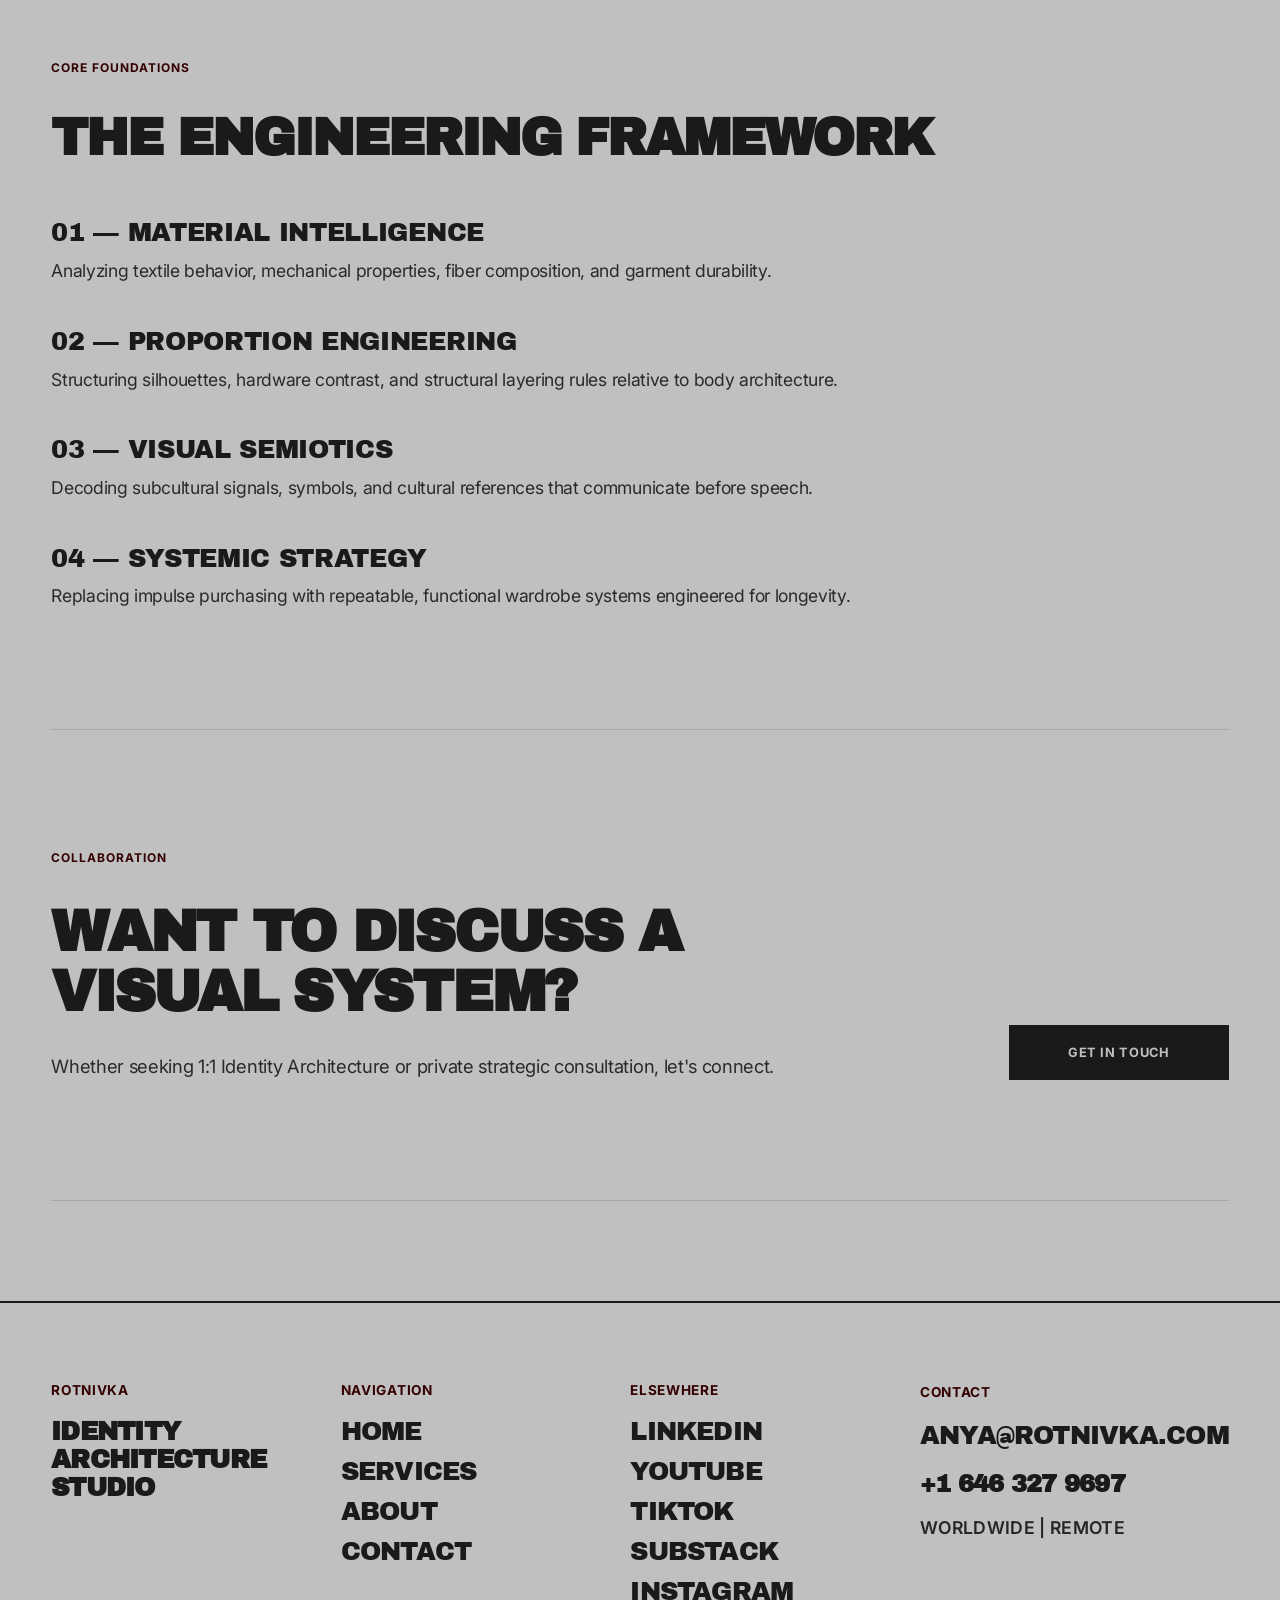
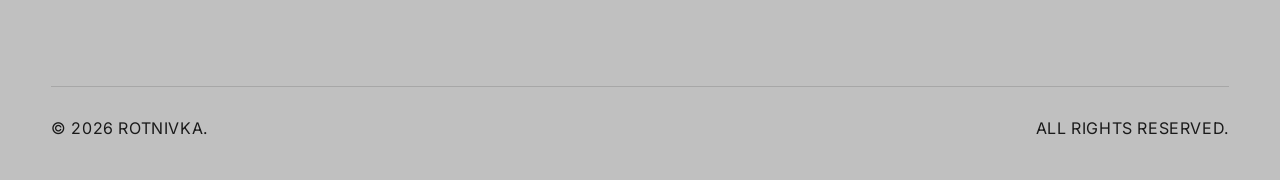
==== commit 0fea1524: "Update about.html" ====
--- a/about.html
+++ b/about.html
@@ -145,11 +145,11 @@
             </ul>
         </div>
 
-        <div class="footer-contact-block">
+       <div class="footer-contact-block">
     <span class="contact-label">CONTACT</span>
-    <a href="mailto:anya@rotnivka.com" class="contact-email" style="display: block; margin-top: 0.25rem; text-decoration: none; color: inherit;">ANYA@ROTNIVKA.COM</a>
-    <a href="tel:+16463279697" class="contact-phone" style="display: block; font-weight: 700; font-size: 1.5rem; text-transform: uppercase; margin-top: 0.35rem; text-decoration: none; color: inherit;">+1 646 327 9697</a>
-    <p class="contact-location" style="font-weight: 600; font-size: 1.1rem; text-transform: uppercase; margin-top: 0.35rem; color: #000000; margin-bottom: 0;">WORLDWIDE | REMOTE</p>
+    <a href="mailto:anya@rotnivka.com" class="contact-email" style="display: block; margin-top: 1.25rem; text-decoration: none; color: inherit;">ANYA@ROTNIVKA.COM</a>
+    <a href="tel:+16463279697" class="contact-phone" style="display: block; font-weight: 700; font-size: 1.5rem; text-transform: uppercase; margin-top: 1.25rem; text-decoration: none; color: inherit;">+1 646 327 9697</a>
+    <p class="contact-location" style="font-weight: 600; font-size: 1.1rem; text-transform: uppercase; margin-top: 1.25rem; color: #000000; margin-bottom: 0;">WORLDWIDE | REMOTE</p>
 </div>
     </div>
 
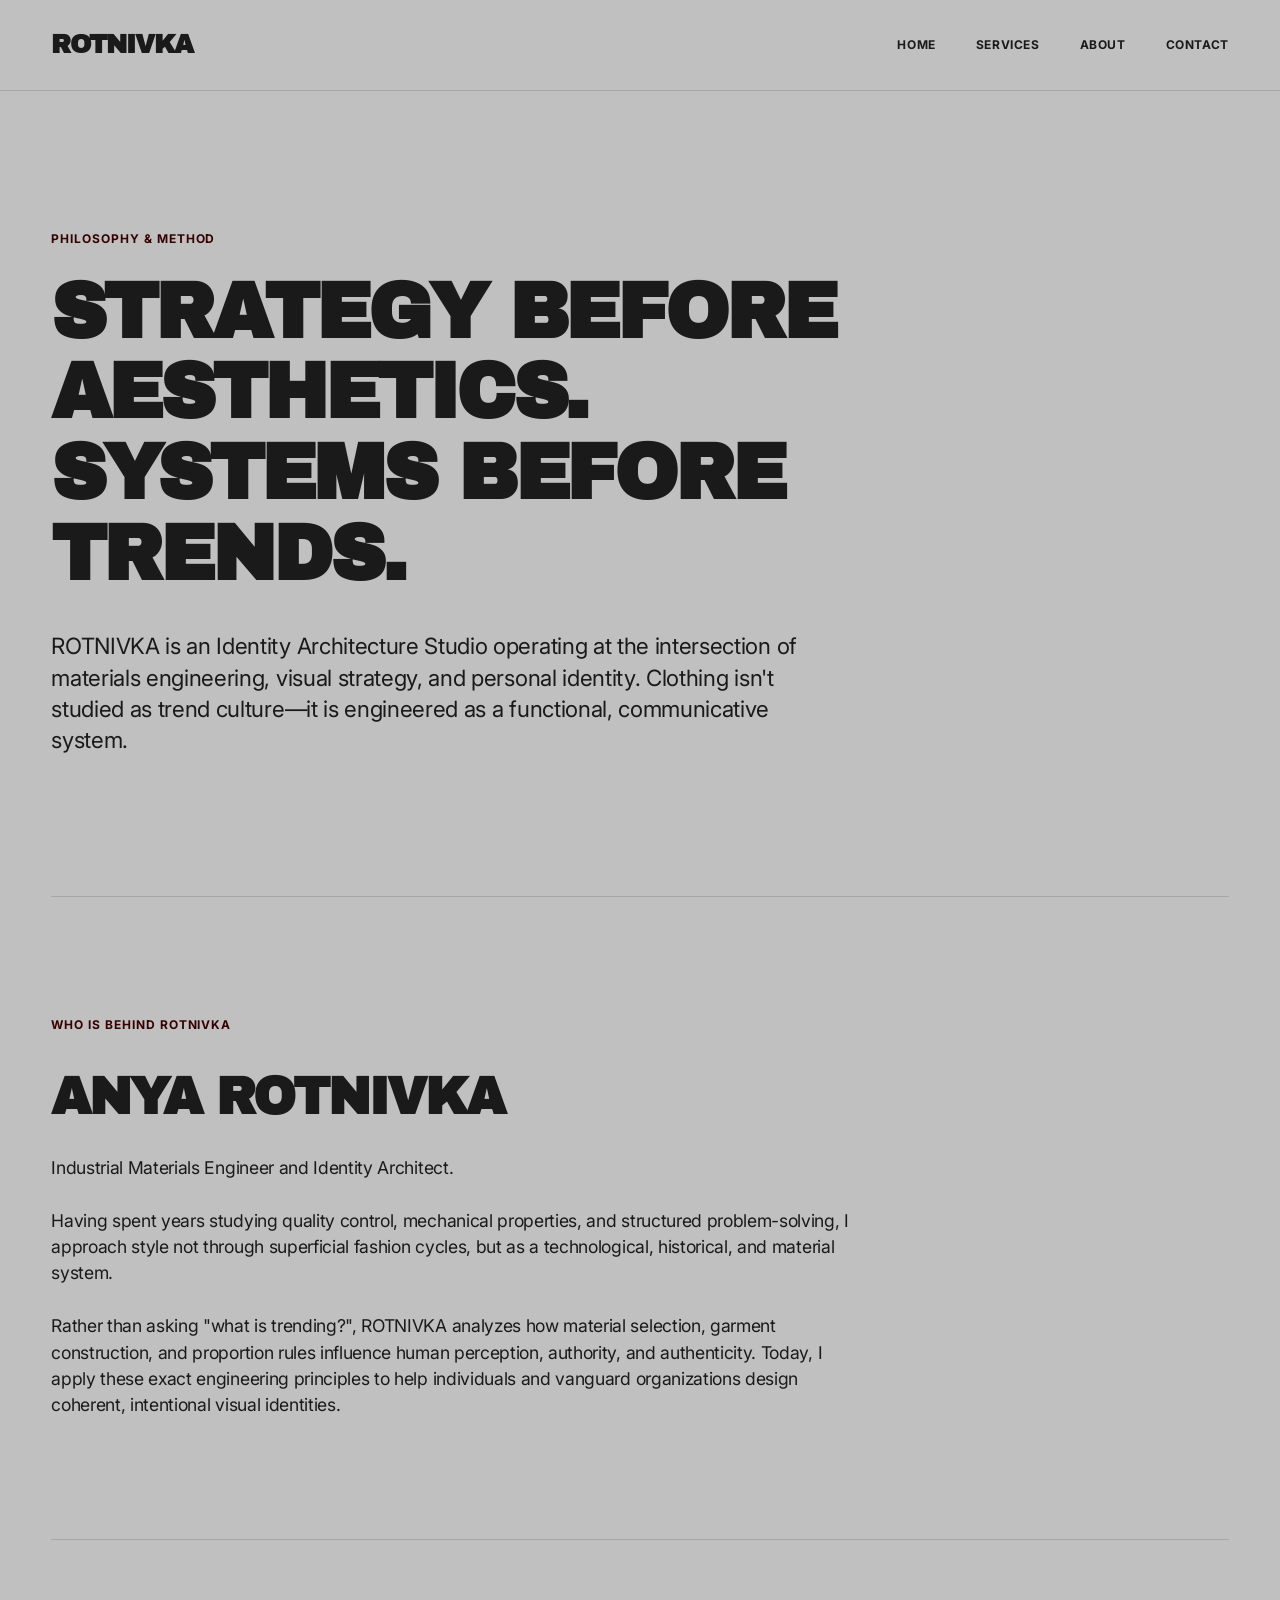
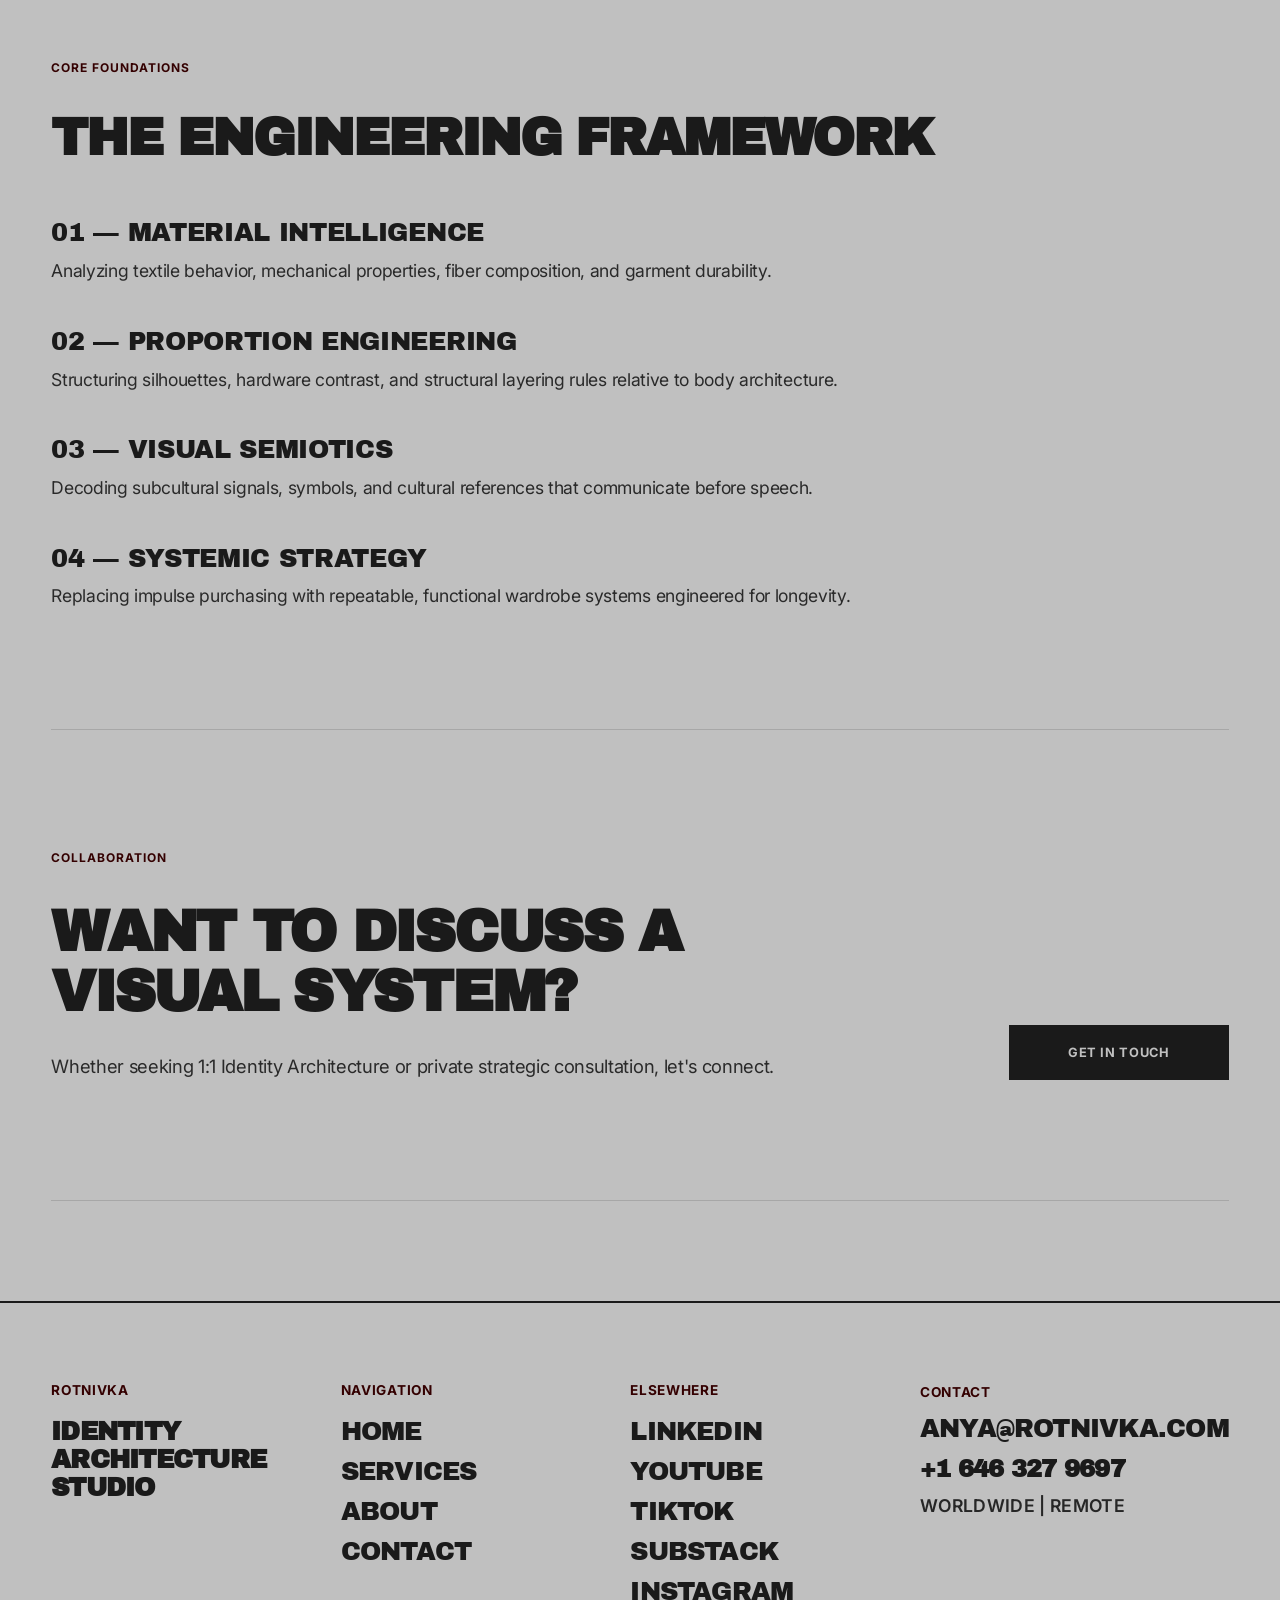
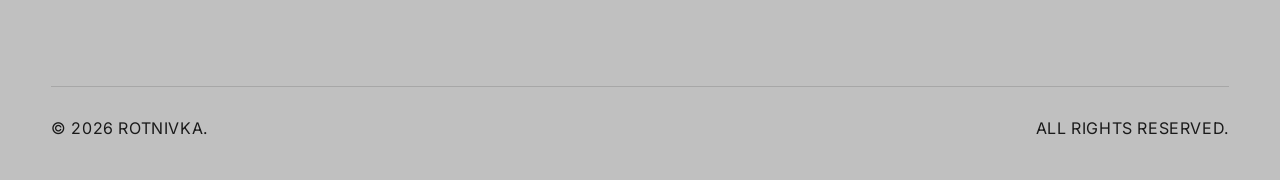
==== commit 3539bcd4: "Update about.html" ====
--- a/about.html
+++ b/about.html
@@ -146,10 +146,10 @@
         </div>
 
        <div class="footer-contact-block">
-    <span class="contact-label">CONTACT</span>
-    <a href="mailto:anya@rotnivka.com" class="contact-email" style="display: block; margin-top: 1.25rem; text-decoration: none; color: inherit;">ANYA@ROTNIVKA.COM</a>
-    <a href="tel:+16463279697" class="contact-phone" style="display: block; font-weight: 700; font-size: 1.5rem; text-transform: uppercase; margin-top: 1.25rem; text-decoration: none; color: inherit;">+1 646 327 9697</a>
-    <p class="contact-location" style="font-weight: 600; font-size: 1.1rem; text-transform: uppercase; margin-top: 1.25rem; color: #000000; margin-bottom: 0;">WORLDWIDE | REMOTE</p>
+    <span class="contact-label" style="display: block;">CONTACT</span>
+    <a href="mailto:anya@rotnivka.com" class="contact-email" style="display: block; margin-top: 0.8rem; text-decoration: none; color: inherit;">ANYA@ROTNIVKA.COM</a>
+    <a href="tel:+16463279697" class="contact-phone" style="display: block; font-weight: 700; font-size: 1.5rem; text-transform: uppercase; margin-top: 0.8rem; text-decoration: none; color: inherit;">+1 646 327 9697</a>
+    <p class="contact-location" style="font-weight: 600; font-size: 1.1rem; text-transform: uppercase; margin-top: 0.8rem; color: #000000; margin-bottom: 0;">WORLDWIDE | REMOTE</p>
 </div>
     </div>
 
